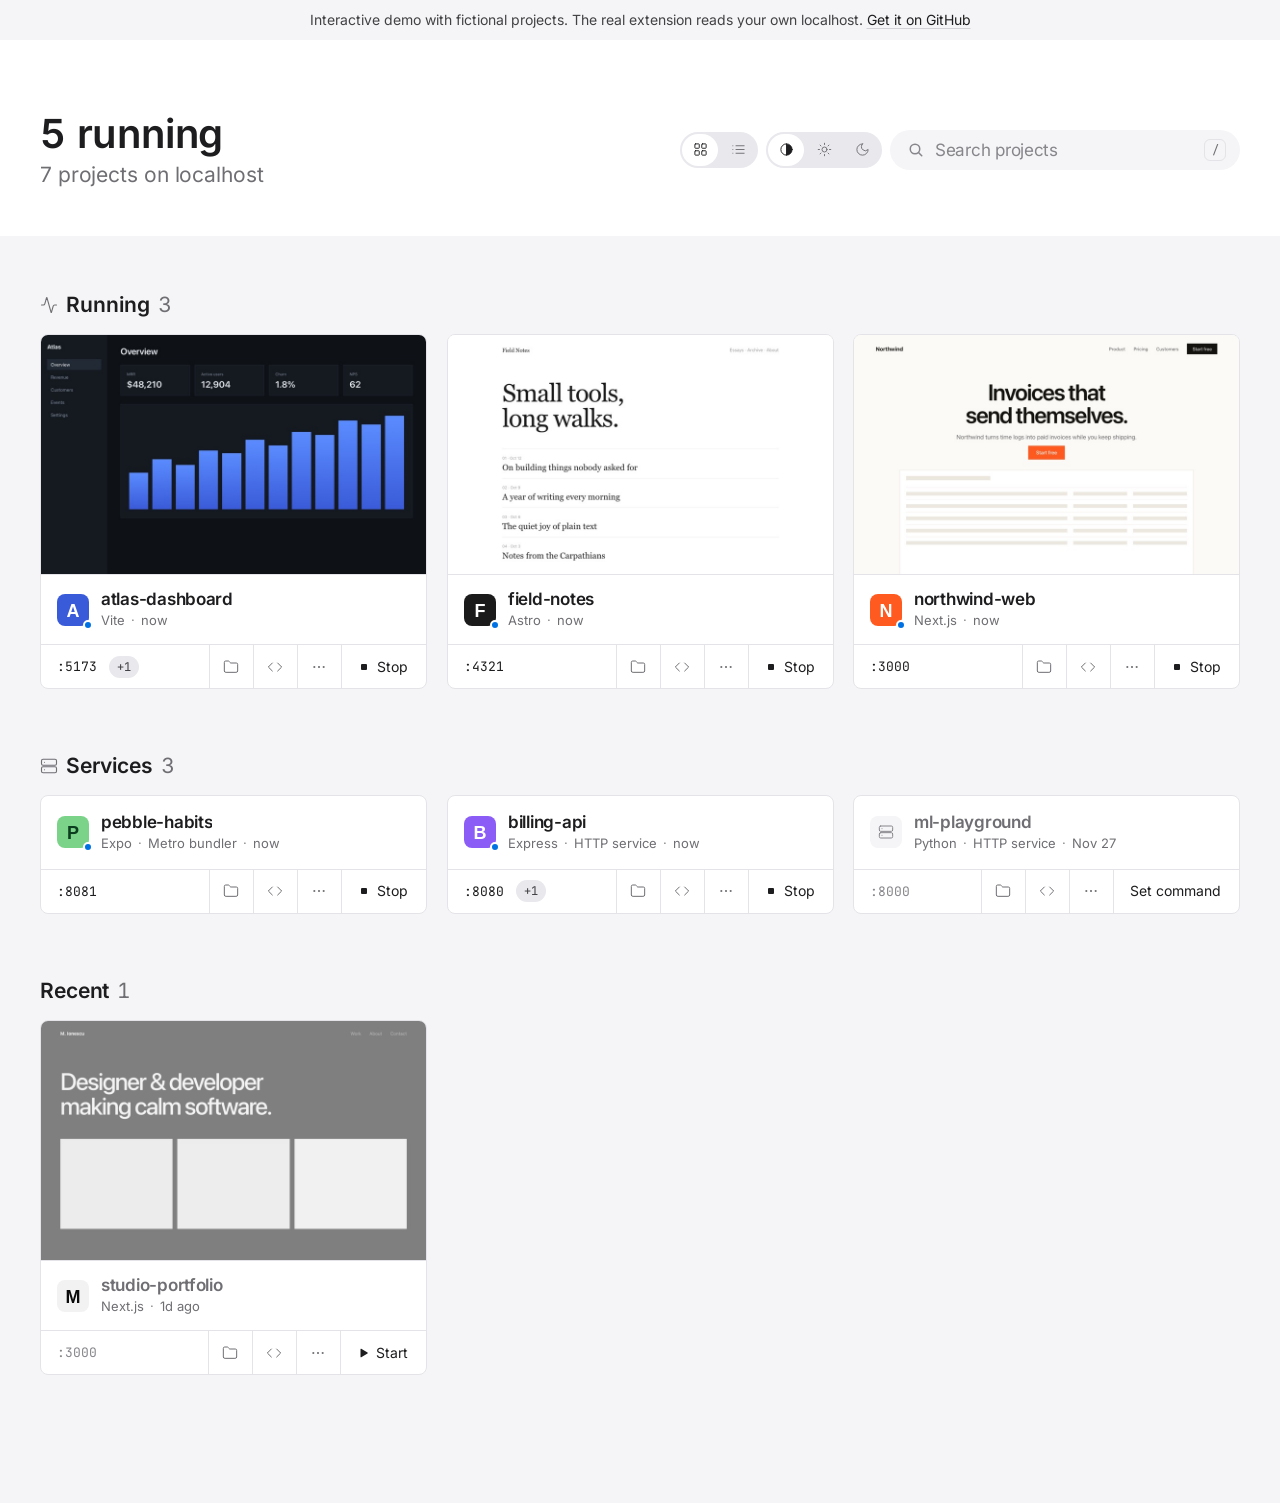
==== demo/index.html @ 7854ed30 "Localhost New Tab: every localhost project, one new tab away" ====
<!doctype html>
<html lang="en">
<head>
  <meta charset="utf-8">
  <meta name="viewport" content="width=device-width, initial-scale=1">
  <meta name="color-scheme" content="light dark">
  <title>Localhost New Tab demo</title>
  <meta name="description" content="Every localhost project you've run, one new tab away. Interactive demo with fictional projects.">
  <meta property="og:title" content="Localhost New Tab">
  <meta property="og:description" content="Every localhost project you've run, one new tab away.">
  <meta property="og:image" content="https://arcadie2k.github.io/localhost-new-tab/assets/social/og-1200x630.png">
  <meta name="twitter:card" content="summary_large_image">
  <link rel="icon" type="image/png" sizes="32x32" href="icons/icon32.png">
  <link rel="icon" type="image/png" sizes="16x16" href="icons/icon16.png">
  <link rel="stylesheet" href="newtab.css">
  <script src="theme.js"></script>
</head>
<body>
  <p class="demo-banner">Interactive demo with fictional projects. The real extension reads your own localhost. <a href="https://github.com/arcadie2k/localhost-new-tab">Get it on GitHub</a></p>
  <main class="page" id="app" aria-busy="true">
    <header class="masthead">
      <div class="masthead-inner">
      <div class="titles-block">
        <h1 class="headline" id="headline">&nbsp;</h1>
        <p class="lede" id="lede">&nbsp;</p>
      </div>
      <div class="tools" id="tools" hidden>
      <div class="view-toggle" role="group" aria-label="Layout">
        <button class="view-btn" data-view="grid" aria-pressed="true" aria-label="Grid view" data-tip="Grid"><svg class="icon" viewBox="0 0 24 24" aria-hidden="true"><rect x="3" y="3" width="7" height="7" rx="1"/><rect x="14" y="3" width="7" height="7" rx="1"/><rect x="3" y="14" width="7" height="7" rx="1"/><rect x="14" y="14" width="7" height="7" rx="1"/></svg></button>
        <button class="view-btn" data-view="list" aria-pressed="false" aria-label="List view" data-tip="List"><svg class="icon" viewBox="0 0 24 24" aria-hidden="true"><path d="M8 6h13"/><path d="M8 12h13"/><path d="M8 18h13"/><path d="M3 6h.01"/><path d="M3 12h.01"/><path d="M3 18h.01"/></svg></button>
      </div>
      <div class="theme-toggle" role="group" aria-label="Theme">
        <button class="theme-btn" data-theme-choice="auto" aria-pressed="true" aria-label="Match system theme" data-tip="Auto"><svg class="icon" viewBox="0 0 24 24" aria-hidden="true"><circle cx="12" cy="12" r="9"/><path d="M12 3v18" /><path d="M12 3a9 9 0 0 1 0 18z" fill="currentColor" stroke="none"/></svg></button>
        <button class="theme-btn" data-theme-choice="light" aria-pressed="false" aria-label="Light theme" data-tip="Light"><svg class="icon" viewBox="0 0 24 24" aria-hidden="true"><circle cx="12" cy="12" r="4"/><path d="M12 2v2"/><path d="M12 20v2"/><path d="m4.93 4.93 1.41 1.41"/><path d="m17.66 17.66 1.41 1.41"/><path d="M2 12h2"/><path d="M20 12h2"/><path d="m6.34 17.66-1.41 1.41"/><path d="m19.07 4.93-1.41 1.41"/></svg></button>
        <button class="theme-btn" data-theme-choice="dark" aria-pressed="false" aria-label="Dark theme" data-tip="Dark"><svg class="icon" viewBox="0 0 24 24" aria-hidden="true"><path d="M12 3a6 6 0 0 0 9 9 9 9 0 1 1-9-9Z"/></svg></button>
      </div>
      <label class="search" id="search" hidden>
        <svg class="search-icon" viewBox="0 0 16 16" aria-hidden="true"><circle cx="7" cy="7" r="4.75"/><path d="m10.5 10.5 3.25 3.25"/></svg>
        <input id="query" type="text" placeholder="Search projects" autocomplete="off" spellcheck="false" aria-label="Search projects">
        <kbd class="search-key" aria-hidden="true">/</kbd>
      </label>
      </div>
      </div>
    </header>

    <div class="board">
      <div class="board-inner">

    <section class="section" id="section-pinned" hidden>
      <h2 class="section-label"><svg class="icon" viewBox="0 0 24 24" aria-hidden="true"><path d="M12 17v5"/><path d="M9 10.76a2 2 0 0 1-1.11 1.79l-1.78.9A2 2 0 0 0 5 15.24V16a1 1 0 0 0 1 1h12a1 1 0 0 0 1-1v-.76a2 2 0 0 0-1.11-1.79l-1.78-.9A2 2 0 0 1 15 10.76V7a1 1 0 0 1 1-1 2 2 0 0 0 0-4H8a2 2 0 0 0 0 4 1 1 0 0 1 1 1z"/></svg>Pinned <span class="section-count" id="count-pinned"></span></h2>
      <ul class="grid" id="grid-pinned"></ul>
    </section>

    <section class="section" id="section-running" hidden>
      <h2 class="section-label"><svg class="icon" viewBox="0 0 24 24" aria-hidden="true"><path d="M22 12h-2.48a2 2 0 0 0-1.93 1.46l-2.35 8.36a.25.25 0 0 1-.48 0L9.24 2.18a.25.25 0 0 0-.48 0l-2.35 8.36A2 2 0 0 1 4.49 12H2"/></svg>Running <span class="section-count" id="count-running"></span></h2>
      <ul class="grid" id="grid-running"></ul>
    </section>

    <section class="section" id="section-services" hidden>
      <h2 class="section-label"><svg class="icon" viewBox="0 0 24 24" aria-hidden="true"><rect x="2" y="3" width="20" height="8" rx="2"/><rect x="2" y="13" width="20" height="8" rx="2"/><path d="M6 7h.01"/><path d="M6 17h.01"/></svg>Services <span class="section-count" id="count-services"></span></h2>
      <ul class="grid" id="grid-services"></ul>
    </section>

    <section class="section" id="section-recent" hidden>
      <h2 class="section-label">Recent <span class="section-count" id="count-recent"></span></h2>
      <ul class="grid" id="grid-recent"></ul>
    </section>

    <p class="empty" id="empty" hidden></p>

    <section class="setup" id="setup" hidden>
      <p class="setup-text">The new tab needs a small helper on your Mac to read ports and start or stop projects. Paste this in Terminal once, then reload this tab. It needs Node.js 18 or newer.</p>
      <code class="setup-command" id="setup-command"></code>
      <div class="setup-actions">
        <button class="btn btn-filled" id="copy-setup">Copy command</button>
        <button class="btn btn-ghost" id="retry-setup">Reload</button>
      </div>
      <p class="setup-error" id="setup-error"></p>
    </section>
      </div>
    </div>
  </main>

  <div class="menu" id="menu" role="menu" hidden></div>
  <div class="toast" id="toast" role="status" aria-live="polite"></div>
  <div class="tooltip" id="tooltip" role="tooltip" hidden></div>

  <script src="data.js"></script>
  <script src="mock.js"></script>
  <script src="newtab.js"></script>
</body>
</html>
---- demo/newtab.css ----
@font-face {
  font-family: "Saans Sub";
  font-style: normal;
  font-weight: 100 900;
  font-display: swap;
  src: url("fonts/inter-latin-wght-normal.woff2") format("woff2-variations");
  unicode-range: U+0000-00FF, U+0131, U+0152-0153, U+02BB-02BC, U+02C6, U+02DA, U+02DC, U+0304, U+0308, U+0329, U+2000-206F, U+20AC, U+2122, U+2191, U+2193, U+2212, U+2215, U+FEFF, U+FFFD;
}

@font-face {
  font-family: "Saans Sub";
  font-style: normal;
  font-weight: 100 900;
  font-display: swap;
  src: url("fonts/inter-latin-ext-wght-normal.woff2") format("woff2-variations");
  unicode-range: U+0100-02BA, U+02BD-02C5, U+02C7-02CC, U+02CE-02D7, U+02DD-02FF, U+0304, U+0308, U+0329, U+1D00-1DBF, U+1E00-1E9F, U+1EF2-1EFF, U+2020, U+20A0-20AB, U+20AD-20C0, U+2113, U+2C60-2C7F, U+A720-A7FF;
}

@font-face {
  font-family: "Saans Mono Sub";
  font-style: normal;
  font-weight: 100 800;
  font-display: swap;
  src: url("fonts/jetbrains-mono-latin-wght-normal.woff2") format("woff2-variations");
  unicode-range: U+0000-00FF, U+0131, U+0152-0153, U+02BB-02BC, U+02C6, U+02DA, U+02DC, U+0304, U+0308, U+0329, U+2000-206F, U+20AC, U+2122, U+2191, U+2193, U+2212, U+2215, U+FEFF, U+FFFD;
}

@font-face {
  font-family: "Saans Mono Sub";
  font-style: normal;
  font-weight: 100 800;
  font-display: swap;
  src: url("fonts/jetbrains-mono-latin-ext-wght-normal.woff2") format("woff2-variations");
  unicode-range: U+0100-02BA, U+02BD-02C5, U+02C7-02CC, U+02CE-02D7, U+02DD-02FF, U+0304, U+0308, U+0329, U+1D00-1DBF, U+1E00-1E9F, U+1EF2-1EFF, U+2020, U+20A0-20AB, U+20AD-20C0, U+2113, U+2C60-2C7F, U+A720-A7FF;
}

:root {
  --ink: #1d1d1f;
  --iron: #424245;
  --graphite: #6e6e73;
  --smoke: #86868b;
  --silver: #b0b0b5;
  --paper: #ffffff;
  --ash: #f5f5f7;
  --stone: #d2d2d7;
  --surface: #ffffff;
  --accent: #0071e3;
  --action: #0071e3;
  --on-action: #ffffff;
  --link: #0066cc;
  --hairline: #e3e3e8;
  --hairline-strong: #d2d2d7;
  --whisper: #f5f5f7;
  --press-fill: #e8e8ed;
  --dots: #e3e3e8;
  --pebble: #e8e8ed;
  --radius: 8px;
  --radius-sm: 6px;
  --radius-pill: 980px;

  --font: -apple-system, BlinkMacSystemFont, "SF Pro Text", "Saans Sub", Inter, system-ui, sans-serif;
  --display: -apple-system, BlinkMacSystemFont, "SF Pro Display", "Saans Sub", Inter, system-ui, sans-serif;
  --mono: ui-monospace, SFMono-Regular, "SF Mono", "Saans Mono Sub", "JetBrains Mono", Menlo, monospace;

  --ease: cubic-bezier(0.22, 1, 0.36, 1);
  --press: 100ms ease-out;

  color-scheme: light;
}

@media (prefers-color-scheme: dark) {
  :root:not([data-theme="light"]) {
    --ink: #f5f5f7;
    --iron: #d2d2d7;
    --graphite: #a1a1a6;
    --smoke: #86868b;
    --silver: #48484a;
    --paper: #000000;
    --ash: #111112;
    --stone: #3a3a3c;
    --surface: #1c1c1e;
    --accent: #2997ff;
    --action: #0071e3;
    --on-action: #ffffff;
    --link: #2997ff;
    --hairline: #2c2c2e;
    --hairline-strong: #3a3a3c;
    --whisper: #2c2c2e;
    --press-fill: #3a3a3c;
    --dots: #2c2c2e;
    --pebble: #2c2c2e;
    color-scheme: dark;
  }
}

:root[data-theme="dark"] {
  --ink: #f5f5f7;
  --iron: #d2d2d7;
  --graphite: #a1a1a6;
  --smoke: #86868b;
  --silver: #48484a;
  --paper: #000000;
  --ash: #111112;
  --stone: #3a3a3c;
  --surface: #1c1c1e;
  --accent: #2997ff;
  --action: #0071e3;
  --on-action: #ffffff;
  --link: #2997ff;
  --hairline: #2c2c2e;
  --hairline-strong: #3a3a3c;
  --whisper: #2c2c2e;
  --press-fill: #3a3a3c;
  --dots: #2c2c2e;
  --pebble: #2c2c2e;
  color-scheme: dark;
}

*,
*::before,
*::after {
  box-sizing: border-box;
}

html {
  background: var(--paper);
  -webkit-text-size-adjust: 100%;
}

body {
  margin: 0;
  background: var(--paper);
  color: var(--ink);
  font: 400 1.0625rem/1.47 var(--font);
  letter-spacing: -0.016em;
  font-feature-settings: "calt" 1, "liga" 1;
  -webkit-font-smoothing: antialiased;
  transition: background-color 300ms ease, color 300ms ease;
}

[hidden] {
  display: none !important;
}

button,
input {
  font: inherit;
  color: inherit;
  letter-spacing: inherit;
}

button {
  cursor: pointer;
  -webkit-tap-highlight-color: transparent;
}

:focus-visible {
  outline: 2px solid var(--accent);
  outline-offset: 2px;
}

.icon {
  flex: none;
  width: 16px;
  height: 16px;
  fill: none;
  stroke: currentColor;
  stroke-width: 1.5;
  stroke-linecap: round;
  stroke-linejoin: round;
}

.spin {
  animation: spin 0.9s linear infinite;
}

@keyframes spin {
  to {
    transform: rotate(360deg);
  }
}

.page {
  display: flex;
  flex-direction: column;
  min-height: 100vh;
  min-height: 100dvh;
}

.masthead {
  padding: clamp(40px, 8vh, 80px) 32px 48px;
}

.masthead-inner,
.board-inner {
  max-width: 1200px;
  margin: 0 auto;
}

.board {
  flex: 1;
  padding: 56px 32px 64px;
  background: var(--ash);
}

/* Masthead */


.masthead-inner {
  display: flex;
  flex-wrap: wrap;
  align-items: center;
  justify-content: space-between;
  gap: 24px 48px;
}

.titles-block {
  min-width: 0;
}

.headline {
  margin: 0;
  font-family: var(--display);
  font-size: clamp(2rem, 4vw, 2.5rem);
  font-weight: 600;
  line-height: 1.1;
  letter-spacing: -0.005em;
  font-variant-numeric: tabular-nums;
  text-wrap: balance;
}

.lede {
  margin: 6px 0 0;
  font-size: 1.3125rem;
  font-weight: 400;
  line-height: 1.24;
  letter-spacing: -0.005em;
  color: var(--graphite);
}

/* Controls */


.tools {
  flex: 0 1 560px;
  display: flex;
  align-items: center;
  gap: 8px;
}

.view-toggle,
.theme-toggle {
  flex: none;
  display: flex;
  gap: 2px;
  height: 36px;
  align-self: center;
  padding: 2px;
  border-radius: var(--radius-pill);
  background: var(--pebble);
}

.view-btn,
.theme-btn {
  display: grid;
  place-items: center;
  width: 36px;
  padding: 0;
  border: 0;
  border-radius: var(--radius-pill);
  background: transparent;
  color: var(--graphite);
  transition: background-color 150ms ease, color 150ms ease;
}

.view-btn .icon,
.theme-btn .icon {
  width: 15px;
  height: 15px;
}

.view-btn:hover,
.theme-btn:hover {
  color: var(--ink);
}

.view-btn[aria-pressed="true"],
.theme-btn[aria-pressed="true"] {
  background: var(--surface);
  color: var(--ink);
}

.search {
  position: relative;
  flex: 1;
  min-width: 0;
  display: flex;
  align-items: center;
}

.search-icon {
  position: absolute;
  left: 18px;
  width: 16px;
  height: 16px;
  fill: none;
  stroke: var(--smoke);
  stroke-width: 1.5;
  stroke-linecap: round;
  pointer-events: none;
}

.search input {
  width: 100%;
  height: 40px;
  padding: 0 44px;
  border: 1px solid transparent;
  border-radius: var(--radius-pill);
  background: var(--ash);
  font-size: 1.0625rem;
  letter-spacing: -0.016em;
  outline: none;
  transition: border-color 150ms ease, box-shadow 150ms ease, background-color 150ms ease;
}

.search input::placeholder {
  color: var(--smoke);
}

.search input:focus {
  background: var(--surface);
  border-color: var(--hairline-strong);
  box-shadow: 0 0 0 2px var(--accent);
}

.search-key {
  position: absolute;
  right: 14px;
  min-width: 22px;
  height: 22px;
  display: grid;
  place-items: center;
  border: 1px solid var(--hairline);
  border-radius: var(--radius-sm);
  font: 400 0.75rem/1 var(--mono);
  color: var(--graphite);
  pointer-events: none;
  transition: opacity 150ms ease;
}

.search input:focus ~ .search-key,
.search input:not(:placeholder-shown) ~ .search-key {
  opacity: 0;
}






/* Sections + grid */

.section {
  margin-bottom: 64px;
}

.section-label {
  display: flex;
  align-items: center;
  gap: 8px;
  margin: 0 0 16px;
  font: 600 1.3125rem/1.24 var(--display);
  letter-spacing: -0.005em;
  color: var(--ink);
}

.section-label .icon {
  width: 18px;
  height: 18px;
  color: var(--graphite);
}

.section-count {
  font-weight: 400;
  color: var(--graphite);
  font-variant-numeric: tabular-nums;
}

.grid {
  margin: 0;
  padding: 0;
  list-style: none;
  display: grid;
  grid-template-columns: repeat(auto-fill, minmax(min(100%, 320px), 1fr));
  gap: 20px;
}

/* Card */

.card {
  container-type: inline-size;
  display: flex;
  flex-direction: column;
  min-width: 0;
  overflow: hidden;
  border: 1px solid var(--hairline);
  border-radius: var(--radius);
  background: var(--surface);
  transition: border-color 200ms ease;
}

.card:hover,
.card:focus-within,
.card.is-menu-open {
  border-color: var(--hairline-strong);
}

.card.enter {
  animation: rise 380ms var(--ease) both;
}

@keyframes rise {
  from {
    opacity: 0;
    transform: translateY(8px) scale(0.99);
  }
}

/* List view: one bordered table, a row per project */

.page[data-view="list"] .grid {
  grid-template-columns: 1fr;
  gap: 0;
  overflow: hidden;
  border: 1px solid var(--hairline);
  border-radius: var(--radius);
  background: var(--surface);
}

.card.is-row {
  flex-direction: row;
  flex-wrap: wrap;
  border: 0;
  border-radius: 0;
  transition: background-color 150ms ease;
}

.card.is-row + .card.is-row {
  border-top: 1px solid var(--hairline);
}

.card.is-row:hover,
.card.is-row:focus-within,
.card.is-row.is-menu-open {
  background: color-mix(in srgb, var(--whisper) 50%, var(--surface));
}

.card.is-row .card-body {
  flex: 1;
  min-width: 0;
  padding: 12px 16px;
}

.card.is-row .card-bar {
  height: auto;
  min-height: 60px;
  border-top: 0;
}

.card.is-row .ports {
  flex: none;
  width: 128px;
}

.card.is-row .bar-primary {
  min-width: 140px;
  justify-content: flex-start;
}

.card.is-row .card-extra {
  order: 3;
  flex-basis: 100%;
  border-top: 1px solid var(--hairline);
}

@media (max-width: 720px) {
  .card.is-row {
    flex-direction: column;
  }

  .card.is-row .card-bar {
    min-height: 44px;
    border-top: 1px solid var(--hairline);
  }

  .card.is-row .ports {
    flex: 1;
    width: auto;
  }

  .card.is-row .bar-primary {
    min-width: 0;
  }
}

/* Thumbnail */

.thumb {
  position: relative;
  display: block;
  aspect-ratio: 16 / 10;
  overflow: hidden;
  border-bottom: 1px solid var(--hairline);
  background: var(--ash);
  color: inherit;
  text-decoration: none;
}

.shot {
  display: block;
  width: 100%;
  height: 100%;
  object-fit: cover;
  object-position: top center;
  transition: filter 300ms ease, opacity 300ms ease;
}

.card[data-status="stopped"] .shot,
.card[data-status="exited"] .shot {
  filter: grayscale(1);
  opacity: 0.5;
}

.card[data-status="stopped"]:hover .shot,
.card[data-status="exited"]:hover .shot {
  filter: grayscale(0.4);
  opacity: 0.8;
}

.placeholder {
  position: absolute;
  inset: 0;
  display: flex;
  flex-direction: column;
  align-items: center;
  justify-content: center;
  gap: 12px;
  background-image: radial-gradient(var(--dots) 1px, transparent 1px);
  background-size: 14px 14px;
  background-position: center;
}

.placeholder-hint {
  font: 400 0.75rem/1.33 var(--font);
  letter-spacing: -0.01em;
  color: var(--graphite);
}

/* Card body */

.card-body {
  display: flex;
  flex-direction: column;
  flex: 1;
  gap: 14px;
  padding: 14px 16px;
}

.card-head {
  display: flex;
  align-items: center;
  gap: 12px;
  min-width: 0;
}

.avatar {
  flex: none;
  display: grid;
  place-items: center;
  width: 32px;
  height: 32px;
  overflow: hidden;
  background: var(--ink);
  border-radius: var(--radius);
  font-size: 0.9375rem;
  font-weight: 600;
  line-height: 1;
  letter-spacing: 0;
  color: var(--surface);
}

.avatar.kind-tile {
  width: 32px;
  height: 32px;
  border-radius: var(--radius);
  background: var(--ash);
  color: var(--graphite);
}

.card[data-status="stopped"] .avatar.kind-tile {
  color: var(--smoke);
}

.avatar.kind-tile .icon {
  width: 16px;
  height: 16px;
}

.card.is-compact .card-body {
  padding: 16px;
}


.card-extra.is-inline {
  position: static;
  animation: rise 280ms var(--ease) both;
}

.avatar.has-icon {
  background: none;
}

.avatar img {
  display: block;
  width: 100%;
  height: 100%;
  object-fit: cover;
}

.avatar-lg {
  width: 40px;
  height: 40px;
  font-size: 1.125rem;
}

.card[data-status="stopped"] .avatar:not(.has-icon):not(.kind-tile) {
  background: var(--smoke);
}

.titles {
  flex: 1;
  min-width: 0;
}

.name-row {
  display: flex;
  align-items: center;
  gap: 7px;
  min-width: 0;
}

.avatar-wrap {
  position: relative;
  flex: none;
  display: grid;
}

.status-dot {
  position: absolute;
  right: -4px;
  bottom: -4px;
  width: 10px;
  height: 10px;
  border: 2px solid var(--surface);
  border-radius: 50%;
  background: var(--accent);
}

.status-dot.is-starting {
  background: var(--surface);
  box-shadow: inset 0 0 0 1.5px var(--graphite);
}

.name {
  overflow: hidden;
  text-overflow: ellipsis;
  white-space: nowrap;
  font-size: 1.0625rem;
  font-weight: 600;
  line-height: 1.29;
  letter-spacing: -0.016em;
}

.card[data-status="stopped"] .name {
  color: var(--graphite);
}

.sub {
  overflow: hidden;
  text-overflow: ellipsis;
  white-space: nowrap;
  font-size: 0.8125rem;
  line-height: 1.45;
  letter-spacing: -0.005em;
  color: var(--graphite);
}

.sub .sep {
  margin: 0 6px;
  color: var(--smoke);
}


/* Pin */

.pin-btn {
  flex: none;
  display: grid;
  place-items: center;
  width: 28px;
  height: 28px;
  margin-right: -6px;
  padding: 0;
  border: 0;
  background: transparent;
  color: var(--smoke);
  opacity: 0;
  transition: opacity 150ms ease, color 150ms ease, transform var(--press);
}

.pin-btn .icon {
  width: 15px;
  height: 15px;
}

.card:hover .pin-btn,
.card:focus-within .pin-btn,
.pin-btn[aria-pressed="true"] {
  opacity: 1;
}

.pin-btn:hover {
  color: var(--ink);
}

.pin-btn[aria-pressed="true"] {
  color: var(--accent);
}

.pin-btn:active {
  transform: scale(0.9);
}

.pin-btn[aria-pressed="true"] .icon {
  fill: currentColor;
}

@media (hover: none) {
  .pin-btn {
    opacity: 1;
  }
}

@media (pointer: coarse) {
  .pin-btn {
    width: 40px;
    height: 40px;
    margin: -6px -12px -6px 0;
  }

  .search-key {
    display: none;
  }

  .search input {
    padding-right: 16px;
  }
}

/* Action bar: flush to the card, segments split by hairlines */

.card-bar {
  display: flex;
  align-items: stretch;
  height: 44px;
  border-top: 1px solid var(--hairline);
}

.ports {
  flex: 1;
  display: flex;
  align-items: center;
  gap: 12px;
  min-width: 0;
  padding: 0 16px;
  overflow: hidden;
}

.port {
  flex: none;
  font: 400 0.8125rem/1 var(--mono);
  font-variant-numeric: tabular-nums;
  letter-spacing: 0;
  color: var(--ink);
  text-decoration: none;
}

a.port:hover {
  text-decoration: underline;
  text-decoration-color: var(--hairline-strong);
  text-underline-offset: 3px;
}

.port.is-idle {
  color: var(--smoke);
}

.port-more {
  flex: none;
  height: 22px;
  padding: 0 8px;
  border: 0;
  border-radius: var(--radius-pill);
  background: var(--pebble);
  font: 400 0.75rem/1 var(--mono);
  letter-spacing: 0;
  color: var(--iron);
  transition: background-color 150ms ease, color 150ms ease, border-color 150ms ease;
}

.port-more:hover,
.port-more[aria-expanded="true"] {
  background: var(--press-fill);
  color: var(--ink);
}

.ports {
  overflow: visible;
}

.bar-btn {
  flex: none;
  display: inline-flex;
  align-items: center;
  justify-content: center;
  gap: 7px;
  min-width: 44px;
  padding: 0 12px;
  border: 0;
  border-left: 1px solid var(--hairline);
  border-radius: 0;
  background: transparent;
  color: var(--graphite);
  font-size: 0.875rem;
  font-weight: 400;
  line-height: 1;
  white-space: nowrap;
  transition: background-color 150ms ease, color 150ms ease;
}

.bar-btn .icon {
  width: 16px;
  height: 16px;
}

.bar-btn:hover:not(:disabled),
.bar-btn[aria-expanded="true"] {
  background: var(--whisper);
  color: var(--ink);
}

.bar-btn:active:not(:disabled) {
  background: var(--press-fill);
}

.bar-btn:focus-visible {
  outline-offset: -2px;
}

.bar-btn:disabled {
  cursor: default;
  color: var(--smoke);
}

.bar-primary {
  padding: 0 18px 0 16px;
  color: var(--ink);
}

.bar-primary .icon {
  width: 12px;
  height: 12px;
}

@container (max-width: 340px) {
  .ports {
    gap: 6px;
    padding: 0 12px;
  }

  .port {
    font-size: 0.75rem;
  }

  .bar-btn {
    min-width: 36px;
    padding: 0 8px;
  }

  .bar-primary {
    padding: 0 12px 0 10px;
  }
}

/* Buttons outside cards */

.btn {
  display: inline-flex;
  align-items: center;
  justify-content: center;
  gap: 6px;
  height: 36px;
  padding: 0 16px;
  border: 1px solid transparent;
  border-radius: var(--radius-pill);
  background: transparent;
  font-size: 1.0625rem;
  font-weight: 400;
  line-height: 1;
  white-space: nowrap;
  transition: background-color 150ms ease, border-color 150ms ease, color 150ms ease, transform var(--press);
}

.btn:active:not(:disabled) {
  transform: scale(0.96);
}

.btn-ghost {
  border-color: var(--link);
  color: var(--link);
}

.btn-ghost:hover:not(:disabled) {
  background: color-mix(in srgb, var(--link) 8%, transparent);
}

.btn-filled {
  height: 44px;
  background: var(--action);
  color: var(--on-action);
}

/* Inline panels over the thumbnail */

.card-extra {
  position: absolute;
  z-index: 2;
  left: 0;
  right: 0;
  bottom: 0;
  border-top: 1px solid var(--hairline);
  background: var(--surface);
  animation: rise 280ms var(--ease) both;
}

.extra-actions {
  display: flex;
  height: 40px;
  border-top: 1px solid var(--hairline);
}

.extra-actions .bar-btn {
  flex: 1;
  padding: 0 10px;
  white-space: normal;
  line-height: 1.25;
  text-align: center;
}

.extra-actions .bar-btn:first-child {
  border-left: 0;
  color: var(--ink);
}

.note {
  margin: 0;
  padding: 12px 16px;
  font-size: 0.8125rem;
  line-height: 1.5;
  color: var(--graphite);
}

.note strong {
  font-weight: 500;
  color: var(--ink);
}

.command-input {
  display: block;
  width: 100%;
  height: 44px;
  padding: 0 16px;
  border: 0;
  border-radius: 0;
  background: transparent;
  font: 400 0.8125rem/1 var(--mono);
  letter-spacing: 0;
  outline: none;
}

.command-input:focus {
  background: var(--whisper);
}

/* Empty + setup */

.empty {
  margin: 0;
  color: var(--graphite);
}

.setup {
  margin-top: 0;
  max-width: 600px;
}

.setup-text {
  margin: 0;
  color: var(--graphite);
}

.setup-command {
  display: block;
  margin-top: 24px;
  padding: 14px 18px;
  overflow-x: auto;
  border-radius: var(--radius);
  border: 1px solid var(--hairline);
  background: var(--surface);
  font: 400 0.875rem/1.6 var(--mono);
  letter-spacing: 0;
  white-space: pre-wrap;
  word-break: break-all;
}

.setup-actions {
  display: flex;
  gap: 8px;
  margin-top: 20px;
}

.setup-actions .btn-ghost {
  height: 44px;
}

.setup-error {
  margin: 24px 0 0;
  font: 400 0.75rem/1.5 var(--mono);
  letter-spacing: 0;
  color: var(--smoke);
}

/* Menu */

.menu {
  position: fixed;
  z-index: 10;
  min-width: 220px;
  padding: 4px;
  border: 1px solid var(--hairline-strong);
  border-radius: 12px;
  background: var(--surface);
  transform-origin: top right;
  animation: materialize 220ms var(--ease) both;
}

.menu.is-closing {
  animation: dematerialize 140ms ease-in both;
}

@keyframes materialize {
  from {
    opacity: 0;
    transform: scale(0.98) translateY(-4px);
  }
}

@keyframes dematerialize {
  to {
    opacity: 0;
    transform: scale(0.97) translateY(-2px);
  }
}

.menu-item {
  display: flex;
  align-items: center;
  gap: 10px;
  width: 100%;
  padding: 8px 10px;
  border: 0;
  border-radius: var(--radius);
  background: transparent;
  font-size: 0.875rem;
  font-weight: 400;
  line-height: 1.4;
  text-align: left;
}

.menu-item .icon {
  color: var(--graphite);
}

.menu-item:hover,
.menu-item:focus-visible {
  background: var(--whisper);
  outline: none;
}

.menu-item:active {
  background: var(--press-fill);
}

.menu-label {
  padding: 8px 10px 6px;
  font: 400 0.75rem/1.33 var(--font);
  letter-spacing: -0.01em;
  color: var(--graphite);
}

.app-icon {
  flex: none;
  width: 20px;
  height: 20px;
  margin: -2px 0;
  object-fit: contain;
}

.menu-item > span {
  flex: 1;
}

.menu-chevron,
.menu-check {
  margin-left: 12px;
}

.menu-item .menu-chevron {
  width: 14px;
  height: 14px;
  color: var(--smoke);
}

.menu-item .menu-check {
  width: 14px;
  height: 14px;
  color: var(--accent);
}

.menu-back span {
  color: var(--graphite);
}

.port-row {
  gap: 12px;
  color: inherit;
  text-decoration: none;
}

.port-row.is-static {
  cursor: default;
}

.port-row.is-static:hover {
  background: transparent;
}

.port-row > .port-num,
.port-row > .port-state {
  flex: none;
}

.port-num {
  min-width: 52px;
  font: 400 0.8125rem/1 var(--mono);
  font-variant-numeric: tabular-nums;
}

.port-desc {
  flex: 1;
  font-weight: 400;
  color: var(--graphite);
  white-space: nowrap;
}

.port-state {
  font-size: 0.75rem;
  font-weight: 400;
  color: var(--smoke);
}

.port-state.is-live {
  color: var(--ink);
}

.menu-sep {
  height: 1px;
  margin: 4px 0;
  background: var(--hairline);
}

/* Tooltip */

.tooltip {
  position: fixed;
  z-index: 20;
  max-width: 280px;
  padding: 5px 8px;
  border-radius: var(--radius-sm);
  background: var(--ink);
  color: var(--paper);
  font-size: 0.75rem;
  font-weight: 400;
  line-height: 1.35;
  letter-spacing: 0;
  white-space: nowrap;
  overflow: hidden;
  text-overflow: ellipsis;
  pointer-events: none;
  opacity: 0;
  transform: translateY(2px);
  transition: opacity 80ms ease-out, transform 100ms var(--ease);
}

.tooltip[data-side="bottom"] {
  transform: translateY(-2px);
}

.tooltip.is-visible {
  opacity: 1;
  transform: none;
}

/* Toast */

.toast {
  position: fixed;
  left: 50%;
  bottom: 28px;
  max-width: calc(100vw - 32px);
  padding: 10px 18px;
  border-radius: var(--radius-pill);
  background: var(--ink);
  color: var(--paper);
  font-size: 0.875rem;
  font-weight: 400;
  opacity: 0;
  transform: translate(-50%, 8px) scale(0.98);
  pointer-events: none;
  transition: opacity 200ms ease, transform 320ms var(--ease);
}

.toast.is-visible {
  opacity: 1;
  transform: translate(-50%, 0) scale(1);
}

/* Narrow */

@media (max-width: 640px) {
  .masthead,
  .board {
    padding-left: 16px;
    padding-right: 16px;
  }

  .masthead {
    padding-top: 48px;
    padding-bottom: 40px;
  }

  .board {
    padding-top: 40px;
  }

  .tools {
    flex-basis: 100%;
    flex-wrap: wrap;
  }

  .search {
    flex-basis: 100%;
    order: -1;
  }
}

/* Accessibility preferences */

@media (prefers-reduced-motion: reduce) {
  .card.enter,
  .card-extra {
    animation: fade 200ms ease both;
  }

  .menu,
  .menu.is-closing {
    animation: fade 150ms ease both;
  }

  .menu.is-closing {
    animation-direction: reverse;
  }

  .spin {
    animation-duration: 2.4s;
  }

  .btn:active:not(:disabled),
  .pin-btn:active,
  a.port:active {
    transform: none;
  }

  .tooltip,
  .toast,
  .toast.is-visible {
    transition: opacity 200ms ease;
  }

  .toast,
  .toast.is-visible {
    transform: translate(-50%, 0);
  }
}

@keyframes fade {
  from {
    opacity: 0;
  }
}

@media (prefers-contrast: more) and (prefers-color-scheme: light) {
  :root {
    --hairline: #8a857c;
    --hairline-strong: #5f5b55;
    --graphite: #414141;
    --smoke: #585858;
  }
}

/* Small text reads better at neutral tracking; only display sizes are tightened */

.btn,
.bar-btn,
.menu-item,
.sub,
.note,
.toast {
  letter-spacing: 0;
}

/* Cards travel between sections instead of jumping */

::view-transition-group(*) {
  animation-duration: 380ms;
  animation-timing-function: cubic-bezier(0.22, 1, 0.36, 1);
}

::view-transition-old(root),
::view-transition-new(root) {
  animation: none;
}

::view-transition-old(*):only-child {
  animation: vt-out 200ms ease-in both;
}

::view-transition-new(*):only-child {
  animation: vt-in 320ms cubic-bezier(0.22, 1, 0.36, 1) both;
}

@keyframes vt-out {
  to {
    opacity: 0;
    transform: scale(0.97);
  }
}

@keyframes vt-in {
  from {
    opacity: 0;
    transform: scale(0.97);
  }
}

.demo-banner {
  margin: 0;
  padding: 10px 16px;
  background: var(--ash);
  color: var(--iron);
  font-size: 0.875rem;
  line-height: 1.4;
  letter-spacing: 0;
  text-align: center;
  text-wrap: balance;
}

.demo-banner a {
  color: var(--ink);
  text-decoration: underline;
  text-decoration-color: var(--stone);
  text-underline-offset: 3px;
  transition: text-decoration-color 150ms ease;
}

.demo-banner a:hover {
  text-decoration-color: currentColor;
}

.is-shot .demo-banner {
  display: none;
}

.is-shot *,
.is-shot *::before,
.is-shot *::after {
  animation: none !important;
  transition: none !important;
}
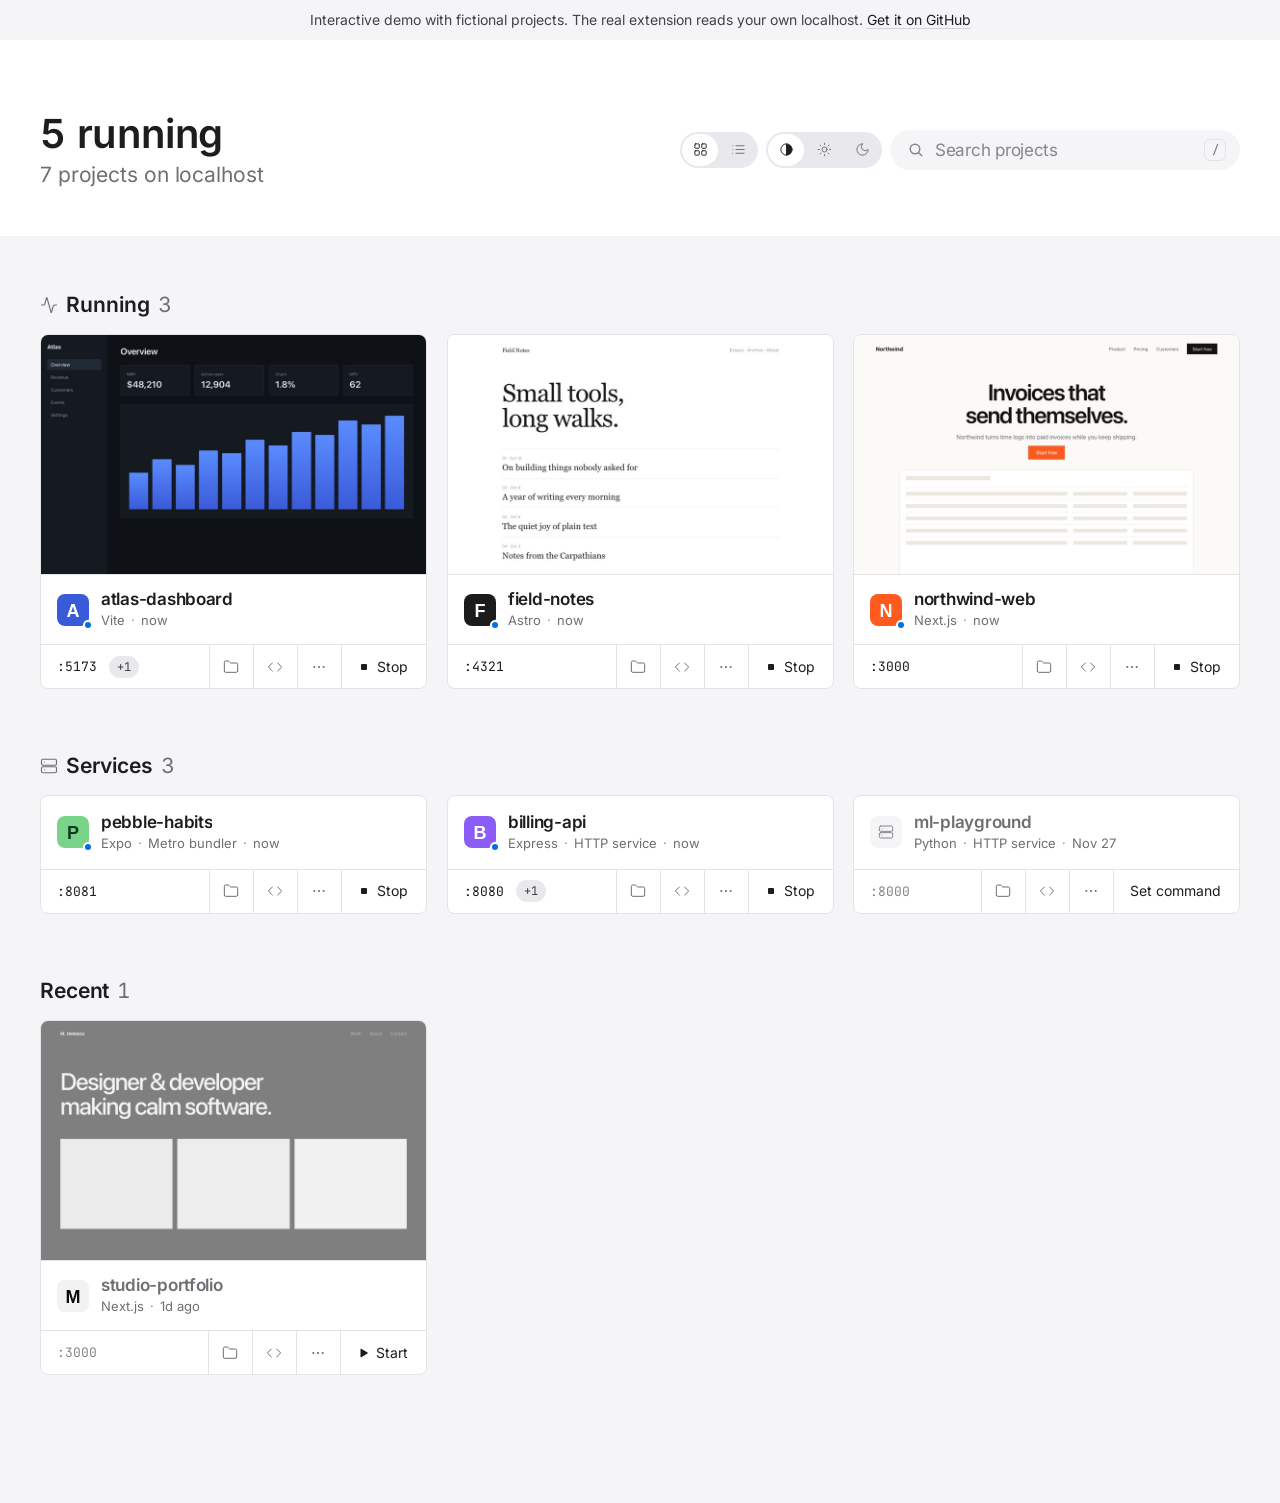
==== commit aa9fa188: "Split new tab script into ES modules" ====
--- a/demo/index.html
+++ b/demo/index.html
@@ -87,6 +87,6 @@
 
   <script src="data.js"></script>
   <script src="mock.js"></script>
-  <script src="newtab.js"></script>
+  <script type="module" src="js/main.js"></script>
 </body>
 </html>
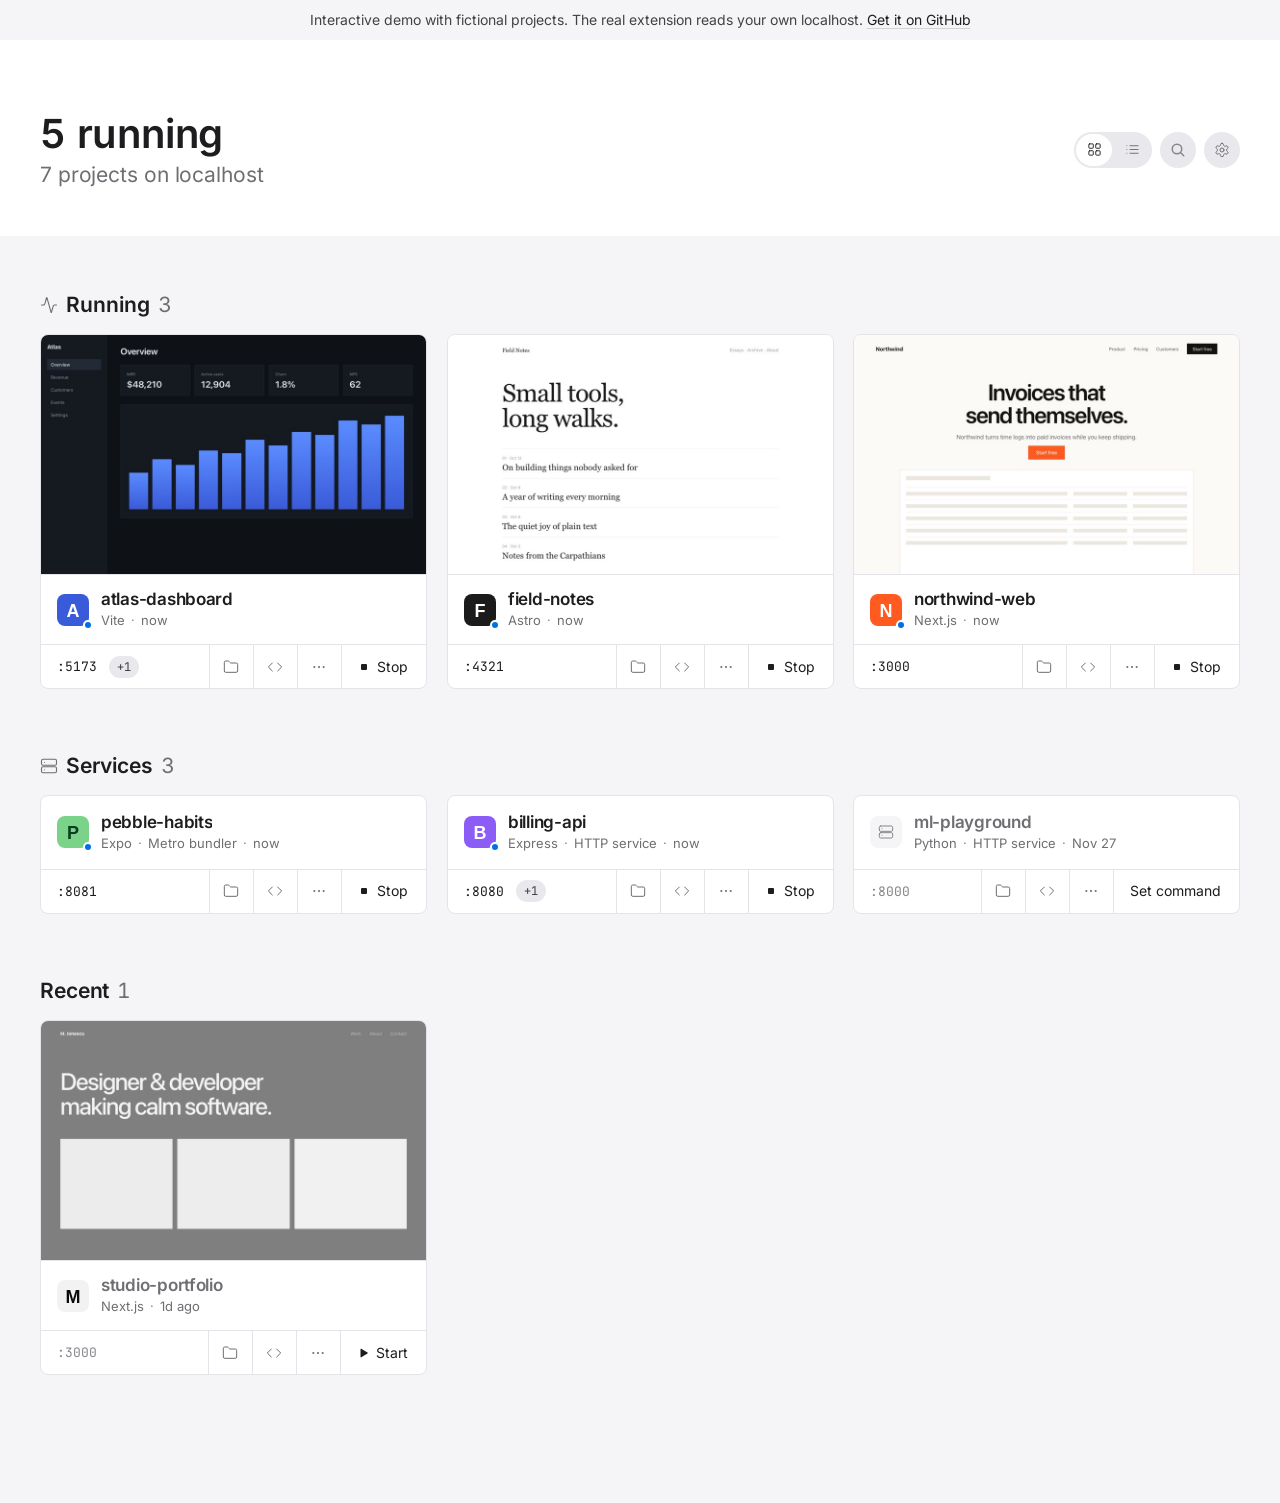
==== commit fdae172a: "Add settings popover, tab switch and collapsible search" ====
--- a/demo/index.html
+++ b/demo/index.html
@@ -24,21 +24,21 @@
         <h1 class="headline" id="headline">&nbsp;</h1>
         <p class="lede" id="lede">&nbsp;</p>
       </div>
-      <div class="tools" id="tools" hidden>
-      <div class="view-toggle" role="group" aria-label="Layout">
-        <button class="view-btn" data-view="grid" aria-pressed="true" aria-label="Grid view" data-tip="Grid"><svg class="icon" viewBox="0 0 24 24" aria-hidden="true"><rect x="3" y="3" width="7" height="7" rx="1"/><rect x="14" y="3" width="7" height="7" rx="1"/><rect x="3" y="14" width="7" height="7" rx="1"/><rect x="14" y="14" width="7" height="7" rx="1"/></svg></button>
-        <button class="view-btn" data-view="list" aria-pressed="false" aria-label="List view" data-tip="List"><svg class="icon" viewBox="0 0 24 24" aria-hidden="true"><path d="M8 6h13"/><path d="M8 12h13"/><path d="M8 18h13"/><path d="M3 6h.01"/><path d="M3 12h.01"/><path d="M3 18h.01"/></svg></button>
+      <div class="tools" id="tools">
+      <div class="seg tab-switch" id="tab-switch" role="tablist" aria-label="View" hidden>
+        <button class="seg-btn tab-btn" role="tab" data-tab="projects" aria-selected="true">Projects</button>
+        <button class="seg-btn tab-btn" role="tab" data-tab="bookmarks" aria-selected="false">Bookmarks</button>
       </div>
-      <div class="theme-toggle" role="group" aria-label="Theme">
-        <button class="theme-btn" data-theme-choice="auto" aria-pressed="true" aria-label="Match system theme" data-tip="Auto"><svg class="icon" viewBox="0 0 24 24" aria-hidden="true"><circle cx="12" cy="12" r="9"/><path d="M12 3v18" /><path d="M12 3a9 9 0 0 1 0 18z" fill="currentColor" stroke="none"/></svg></button>
-        <button class="theme-btn" data-theme-choice="light" aria-pressed="false" aria-label="Light theme" data-tip="Light"><svg class="icon" viewBox="0 0 24 24" aria-hidden="true"><circle cx="12" cy="12" r="4"/><path d="M12 2v2"/><path d="M12 20v2"/><path d="m4.93 4.93 1.41 1.41"/><path d="m17.66 17.66 1.41 1.41"/><path d="M2 12h2"/><path d="M20 12h2"/><path d="m6.34 17.66-1.41 1.41"/><path d="m19.07 4.93-1.41 1.41"/></svg></button>
-        <button class="theme-btn" data-theme-choice="dark" aria-pressed="false" aria-label="Dark theme" data-tip="Dark"><svg class="icon" viewBox="0 0 24 24" aria-hidden="true"><path d="M12 3a6 6 0 0 0 9 9 9 9 0 1 1-9-9Z"/></svg></button>
+      <div class="seg view-toggle" id="view-toggle" role="group" aria-label="Layout" hidden>
+        <button class="seg-btn view-btn" data-view="grid" aria-pressed="true" aria-label="Grid view" data-tip="Grid"><svg class="icon" viewBox="0 0 24 24" aria-hidden="true"><rect x="3" y="3" width="7" height="7" rx="1"/><rect x="14" y="3" width="7" height="7" rx="1"/><rect x="3" y="14" width="7" height="7" rx="1"/><rect x="14" y="14" width="7" height="7" rx="1"/></svg></button>
+        <button class="seg-btn view-btn" data-view="list" aria-pressed="false" aria-label="List view" data-tip="List"><svg class="icon" viewBox="0 0 24 24" aria-hidden="true"><path d="M8 6h13"/><path d="M8 12h13"/><path d="M8 18h13"/><path d="M3 6h.01"/><path d="M3 12h.01"/><path d="M3 18h.01"/></svg></button>
       </div>
       <label class="search" id="search" hidden>
         <svg class="search-icon" viewBox="0 0 16 16" aria-hidden="true"><circle cx="7" cy="7" r="4.75"/><path d="m10.5 10.5 3.25 3.25"/></svg>
         <input id="query" type="text" placeholder="Search projects" autocomplete="off" spellcheck="false" aria-label="Search projects">
         <kbd class="search-key" aria-hidden="true">/</kbd>
       </label>
+      <button class="icon-btn settings-btn" id="settings-btn" aria-haspopup="dialog" aria-expanded="false" aria-controls="settings" aria-label="Settings" data-tip="Settings"><svg class="icon" viewBox="0 0 24 24" aria-hidden="true"><path d="M12.22 2h-.44a2 2 0 0 0-2 2v.18a2 2 0 0 1-1 1.73l-.43.25a2 2 0 0 1-2 0l-.15-.08a2 2 0 0 0-2.73.73l-.22.38a2 2 0 0 0 .73 2.73l.15.1a2 2 0 0 1 1 1.72v.51a2 2 0 0 1-1 1.74l-.15.09a2 2 0 0 0-.73 2.73l.22.38a2 2 0 0 0 2.73.73l.15-.08a2 2 0 0 1 2 0l.43.25a2 2 0 0 1 1 1.73V20a2 2 0 0 0 2 2h.44a2 2 0 0 0 2-2v-.18a2 2 0 0 1 1-1.73l.43-.25a2 2 0 0 1 2 0l.15.08a2 2 0 0 0 2.73-.73l.22-.39a2 2 0 0 0-.73-2.73l-.15-.08a2 2 0 0 1-1-1.74v-.5a2 2 0 0 1 1-1.74l.15-.09a2 2 0 0 0 .73-2.73l-.22-.38a2 2 0 0 0-2.73-.73l-.15.08a2 2 0 0 1-2 0l-.43-.25a2 2 0 0 1-1-1.73V4a2 2 0 0 0-2-2z"/><circle cx="12" cy="12" r="3"/></svg><span class="badge-dot" id="settings-badge" hidden></span></button>
       </div>
       </div>
     </header>
@@ -66,7 +66,7 @@
       <ul class="grid" id="grid-recent"></ul>
     </section>
 
-    <p class="empty" id="empty" hidden></p>
+    <div class="empty" id="empty" hidden><p class="empty-text" id="empty-text"></p><button class="btn btn-ghost" id="empty-settings" hidden>Open settings</button></div>
 
     <section class="setup" id="setup" hidden>
       <p class="setup-text">The new tab needs a small helper on your Mac to read ports and start or stop projects. Paste this in Terminal once, then reload this tab. It needs Node.js 18 or newer.</p>
@@ -81,6 +81,29 @@
     </div>
   </main>
 
+  <div class="settings" id="settings" role="dialog" aria-label="Settings" hidden>
+    <div class="settings-group">
+      <div class="settings-label">Theme</div>
+      <div class="seg theme-toggle" role="group" aria-label="Theme">
+        <button class="seg-btn theme-btn" data-theme-choice="auto" aria-pressed="true">Auto</button>
+        <button class="seg-btn theme-btn" data-theme-choice="light" aria-pressed="false">Light</button>
+        <button class="seg-btn theme-btn" data-theme-choice="dark" aria-pressed="false">Dark</button>
+      </div>
+    </div>
+    <div class="settings-group">
+      <div class="settings-label">Extras</div>
+      <label class="switch-row"><span>Most visited sites</span><input type="checkbox" role="switch" data-section="mostVisited"></label>
+      <label class="switch-row"><span>Bookmarks tab</span><input type="checkbox" role="switch" data-section="bookmarks"></label>
+      <button class="link-btn" id="unhide-sites" hidden>Show hidden sites again</button>
+    </div>
+    <div class="settings-group">
+      <div class="settings-label">Projects</div>
+      <label class="switch-row"><span>Pinned</span><input type="checkbox" role="switch" data-section="pinned"></label>
+      <label class="switch-row"><span>Running</span><input type="checkbox" role="switch" data-section="running"></label>
+      <label class="switch-row"><span>Services</span><input type="checkbox" role="switch" data-section="services"></label>
+      <label class="switch-row"><span>Recent</span><input type="checkbox" role="switch" data-section="recent"></label>
+    </div>
+  </div>
   <div class="menu" id="menu" role="menu" hidden></div>
   <div class="toast" id="toast" role="status" aria-live="polite"></div>
   <div class="tooltip" id="tooltip" role="tooltip" hidden></div>
--- a/demo/newtab.css
+++ b/demo/newtab.css
@@ -248,8 +248,7 @@
   gap: 8px;
 }
 
-.view-toggle,
-.theme-toggle {
+.seg {
   flex: none;
   display: flex;
   gap: 2px;
@@ -260,8 +259,7 @@
   background: var(--pebble);
 }
 
-.view-btn,
-.theme-btn {
+.seg-btn {
   display: grid;
   place-items: center;
   width: 36px;
@@ -273,34 +271,65 @@
   transition: background-color 150ms ease, color 150ms ease;
 }
 
-.view-btn .icon,
-.theme-btn .icon {
+.seg-btn .icon {
   width: 15px;
   height: 15px;
 }
 
-.view-btn:hover,
-.theme-btn:hover {
+.seg-btn:hover {
   color: var(--ink);
 }
 
-.view-btn[aria-pressed="true"],
-.theme-btn[aria-pressed="true"] {
+.seg-btn[aria-pressed="true"],
+.seg-btn[aria-selected="true"] {
   background: var(--surface);
   color: var(--ink);
 }
 
+.tools {
+  justify-content: flex-end;
+}
+
+.tab-btn,
+.theme-btn {
+  width: auto;
+  padding: 0 14px;
+  font-size: 0.875rem;
+  font-weight: 500;
+}
+
+#app[data-tab="bookmarks"] .view-toggle,
+#app[data-tab="bookmarks"] .board-inner > :not(#bookmarks-view),
+#app:not([data-tab="bookmarks"]) #bookmarks-view {
+  display: none;
+}
+
 .search {
   position: relative;
-  flex: 1;
+  flex: none;
+  width: 36px;
+  height: 36px;
   min-width: 0;
   display: flex;
   align-items: center;
+  border-radius: var(--radius-pill);
+  background: var(--pebble);
+  cursor: pointer;
+  transition: width 220ms var(--ease);
+}
+
+.search.is-open {
+  width: min(280px, 100%);
+  cursor: auto;
+}
+
+.search[hidden] {
+  display: none;
 }
 
 .search-icon {
   position: absolute;
-  left: 18px;
+  left: 10px;
   width: 16px;
   height: 16px;
   fill: none;
@@ -312,8 +341,10 @@
 
 .search input {
   width: 100%;
-  height: 40px;
-  padding: 0 44px;
+  height: 36px;
+  padding: 0 40px 0 34px;
+  opacity: 0;
+  cursor: pointer;
   border: 1px solid transparent;
   border-radius: var(--radius-pill);
   background: var(--ash);
@@ -327,6 +358,11 @@
   color: var(--smoke);
 }
 
+.search.is-open input {
+  opacity: 1;
+  cursor: text;
+}
+
 .search input:focus {
   background: var(--surface);
   border-color: var(--hairline-strong);
@@ -335,7 +371,8 @@
 
 .search-key {
   position: absolute;
-  right: 14px;
+  right: 8px;
+  opacity: 0;
   min-width: 22px;
   height: 22px;
   display: grid;
@@ -348,9 +385,150 @@
   transition: opacity 150ms ease;
 }
 
+.search.is-open .search-key {
+  opacity: 1;
+}
+
 .search input:focus ~ .search-key,
 .search input:not(:placeholder-shown) ~ .search-key {
   opacity: 0;
+}
+
+.icon-btn {
+  position: relative;
+  flex: none;
+  display: grid;
+  place-items: center;
+  width: 36px;
+  height: 36px;
+  padding: 0;
+  border: 0;
+  border-radius: var(--radius-pill);
+  background: var(--pebble);
+  color: var(--graphite);
+  transition: background-color 150ms ease, color 150ms ease;
+}
+
+.icon-btn .icon {
+  width: 16px;
+  height: 16px;
+}
+
+.icon-btn:hover,
+.icon-btn[aria-expanded="true"] {
+  color: var(--ink);
+}
+
+.badge-dot {
+  position: absolute;
+  top: 6px;
+  right: 6px;
+  width: 8px;
+  height: 8px;
+  border-radius: 50%;
+  background: var(--accent);
+  box-shadow: 0 0 0 2px var(--paper);
+}
+
+/* Settings */
+
+.settings {
+  position: fixed;
+  z-index: 11;
+  width: 300px;
+  max-width: calc(100vw - 32px);
+  max-height: calc(100vh - 100px);
+  overflow: auto;
+  padding: 8px;
+  border: 1px solid var(--hairline-strong);
+  border-radius: 12px;
+  background: var(--surface);
+  transform-origin: top right;
+  animation: materialize 220ms var(--ease) both;
+}
+
+.settings-group {
+  padding: 8px;
+}
+
+.settings-group + .settings-group {
+  border-top: 1px solid var(--hairline);
+}
+
+.settings-label {
+  margin: 0 0 8px;
+  font-size: 0.75rem;
+  font-weight: 600;
+  letter-spacing: 0.02em;
+  text-transform: uppercase;
+  color: var(--smoke);
+}
+
+.settings .theme-toggle {
+  display: flex;
+}
+
+.settings .theme-btn {
+  flex: 1;
+}
+
+.switch-row {
+  display: flex;
+  align-items: center;
+  justify-content: space-between;
+  gap: 12px;
+  min-height: 36px;
+  font-size: 0.9375rem;
+  color: var(--ink);
+  cursor: pointer;
+}
+
+.switch-row input {
+  appearance: none;
+  position: relative;
+  flex: none;
+  width: 36px;
+  height: 22px;
+  margin: 0;
+  border-radius: var(--radius-pill);
+  background: var(--stone);
+  cursor: pointer;
+  transition: background-color 150ms ease;
+}
+
+.switch-row input::after {
+  content: "";
+  position: absolute;
+  top: 2px;
+  left: 2px;
+  width: 18px;
+  height: 18px;
+  border-radius: 50%;
+  background: #fff;
+  box-shadow: 0 1px 2px rgb(0 0 0 / 0.2);
+  transition: transform 180ms var(--ease);
+}
+
+.switch-row input:checked {
+  background: var(--action);
+}
+
+.switch-row input:checked::after {
+  transform: translateX(14px);
+}
+
+.link-btn {
+  margin-top: 4px;
+  padding: 0;
+  border: 0;
+  background: none;
+  font-size: 0.875rem;
+  color: var(--link);
+  cursor: pointer;
+}
+
+.link-btn:hover {
+  text-decoration: underline;
 }
 
 
@@ -438,6 +616,7 @@
 }
 
 .card.is-row {
+  --row-h: 52px;
   flex-direction: row;
   flex-wrap: wrap;
   border: 0;
@@ -455,16 +634,24 @@
   background: color-mix(in srgb, var(--whisper) 50%, var(--surface));
 }
 
-.card.is-row .card-body {
+.card.is-row .card-body,
+.card.is-compact.is-row .card-body {
   flex: 1;
+  justify-content: center;
   min-width: 0;
-  padding: 12px 16px;
+  min-height: var(--row-h);
+  padding: 0 16px;
 }
 
 .card.is-row .card-bar {
-  height: auto;
-  min-height: 60px;
+  height: var(--row-h);
   border-top: 0;
+}
+
+.card.is-row .bar-btn:not(.bar-primary) {
+  width: var(--row-h);
+  min-width: 0;
+  padding: 0;
 }
 
 .card.is-row .ports {
@@ -485,11 +672,16 @@
 
 @media (max-width: 720px) {
   .card.is-row {
+    --row-h: 44px;
     flex-direction: column;
   }
 
+  .card.is-row .card-body,
+  .card.is-compact.is-row .card-body {
+    padding: 12px 16px;
+  }
+
   .card.is-row .card-bar {
-    min-height: 44px;
     border-top: 1px solid var(--hairline);
   }
 
@@ -1005,8 +1197,20 @@
 /* Empty + setup */
 
 .empty {
+  display: flex;
+  flex-wrap: wrap;
+  align-items: center;
+  gap: 12px 16px;
   margin: 0;
   color: var(--graphite);
+}
+
+.empty[hidden] {
+  display: none;
+}
+
+.empty-text {
+  margin: 0;
 }
 
 .setup {
@@ -1278,7 +1482,7 @@
     flex-wrap: wrap;
   }
 
-  .search {
+  .search.is-open {
     flex-basis: 100%;
     order: -1;
   }
@@ -1293,8 +1497,13 @@
   }
 
   .menu,
-  .menu.is-closing {
+  .menu.is-closing,
+  .settings {
     animation: fade 150ms ease both;
+  }
+
+  .search {
+    transition: none;
   }
 
   .menu.is-closing {
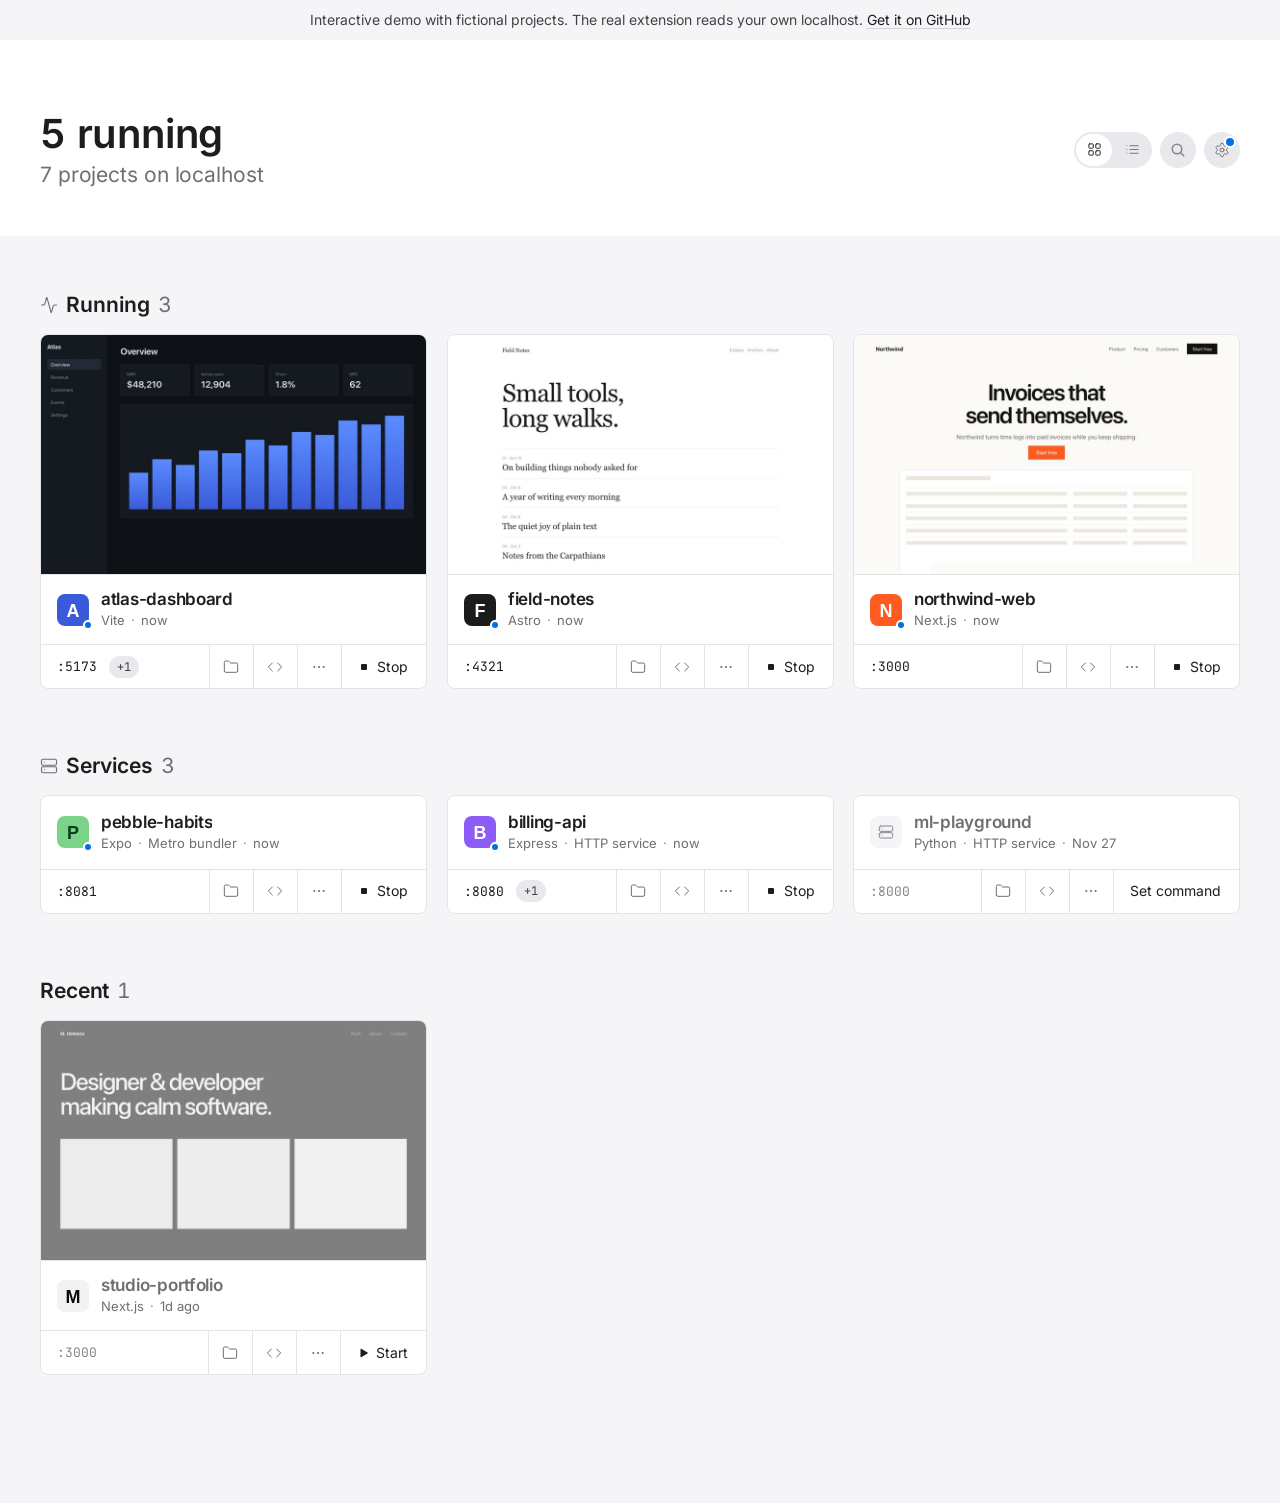
==== commit 0a7c415d: "Add Most Visited chip strip" ====
--- a/demo/index.html
+++ b/demo/index.html
@@ -40,6 +40,7 @@
       </label>
       <button class="icon-btn settings-btn" id="settings-btn" aria-haspopup="dialog" aria-expanded="false" aria-controls="settings" aria-label="Settings" data-tip="Settings"><svg class="icon" viewBox="0 0 24 24" aria-hidden="true"><path d="M12.22 2h-.44a2 2 0 0 0-2 2v.18a2 2 0 0 1-1 1.73l-.43.25a2 2 0 0 1-2 0l-.15-.08a2 2 0 0 0-2.73.73l-.22.38a2 2 0 0 0 .73 2.73l.15.1a2 2 0 0 1 1 1.72v.51a2 2 0 0 1-1 1.74l-.15.09a2 2 0 0 0-.73 2.73l.22.38a2 2 0 0 0 2.73.73l.15-.08a2 2 0 0 1 2 0l.43.25a2 2 0 0 1 1 1.73V20a2 2 0 0 0 2 2h.44a2 2 0 0 0 2-2v-.18a2 2 0 0 1 1-1.73l.43-.25a2 2 0 0 1 2 0l.15.08a2 2 0 0 0 2.73-.73l.22-.39a2 2 0 0 0-.73-2.73l-.15-.08a2 2 0 0 1-1-1.74v-.5a2 2 0 0 1 1-1.74l.15-.09a2 2 0 0 0 .73-2.73l-.22-.38a2 2 0 0 0-2.73-.73l-.15.08a2 2 0 0 1-2 0l-.43-.25a2 2 0 0 1-1-1.73V4a2 2 0 0 0-2-2z"/><circle cx="12" cy="12" r="3"/></svg><span class="badge-dot" id="settings-badge" hidden></span></button>
       </div>
+      <nav class="sites" id="most-visited" aria-label="Most visited sites" hidden></nav>
       </div>
     </header>
 
--- a/demo/newtab.css
+++ b/demo/newtab.css
@@ -420,6 +420,7 @@
 }
 
 .badge-dot {
+  animation: badge-pulse 2s ease-in-out infinite;
   position: absolute;
   top: 6px;
   right: 6px;
@@ -428,6 +429,87 @@
   border-radius: 50%;
   background: var(--accent);
   box-shadow: 0 0 0 2px var(--paper);
+}
+
+@keyframes badge-pulse {
+  50% {
+    opacity: 0.45;
+    transform: scale(1.35);
+  }
+}
+
+/* Most visited */
+
+.sites {
+  flex-basis: 100%;
+  display: flex;
+  flex-wrap: nowrap;
+  gap: 8px;
+  min-width: 0;
+  overflow: hidden;
+  padding: 2px;
+  margin: -2px;
+}
+
+.sites[hidden] {
+  display: none;
+}
+
+.site-chip {
+  flex: none;
+  display: inline-flex;
+  align-items: center;
+  gap: 8px;
+  max-width: 200px;
+  height: 32px;
+  padding: 0 12px 0 4px;
+  border-radius: var(--radius-pill);
+  background: var(--pebble);
+  font-size: 0.875rem;
+  color: var(--iron);
+  text-decoration: none;
+  transition: background-color 150ms ease, color 150ms ease;
+}
+
+.site-chip:hover,
+.site-chip[aria-expanded="true"] {
+  background: var(--press-fill);
+  color: var(--ink);
+}
+
+.site-chip:active {
+  transform: scale(0.98);
+}
+
+.site-name {
+  min-width: 0;
+  overflow: hidden;
+  text-overflow: ellipsis;
+  white-space: nowrap;
+}
+
+.fav {
+  flex: none;
+  display: grid;
+  place-items: center;
+  width: 24px;
+  height: 24px;
+  overflow: hidden;
+  border-radius: 50%;
+  background: var(--surface);
+}
+
+.fav img {
+  width: 16px;
+  height: 16px;
+}
+
+.fav.is-letter {
+  background: var(--ink);
+  font-size: 0.75rem;
+  font-weight: 600;
+  line-height: 1;
+  color: var(--surface);
 }
 
 /* Settings */
@@ -1506,6 +1588,10 @@
     transition: none;
   }
 
+  .badge-dot {
+    animation: none;
+  }
+
   .menu.is-closing {
     animation-direction: reverse;
   }
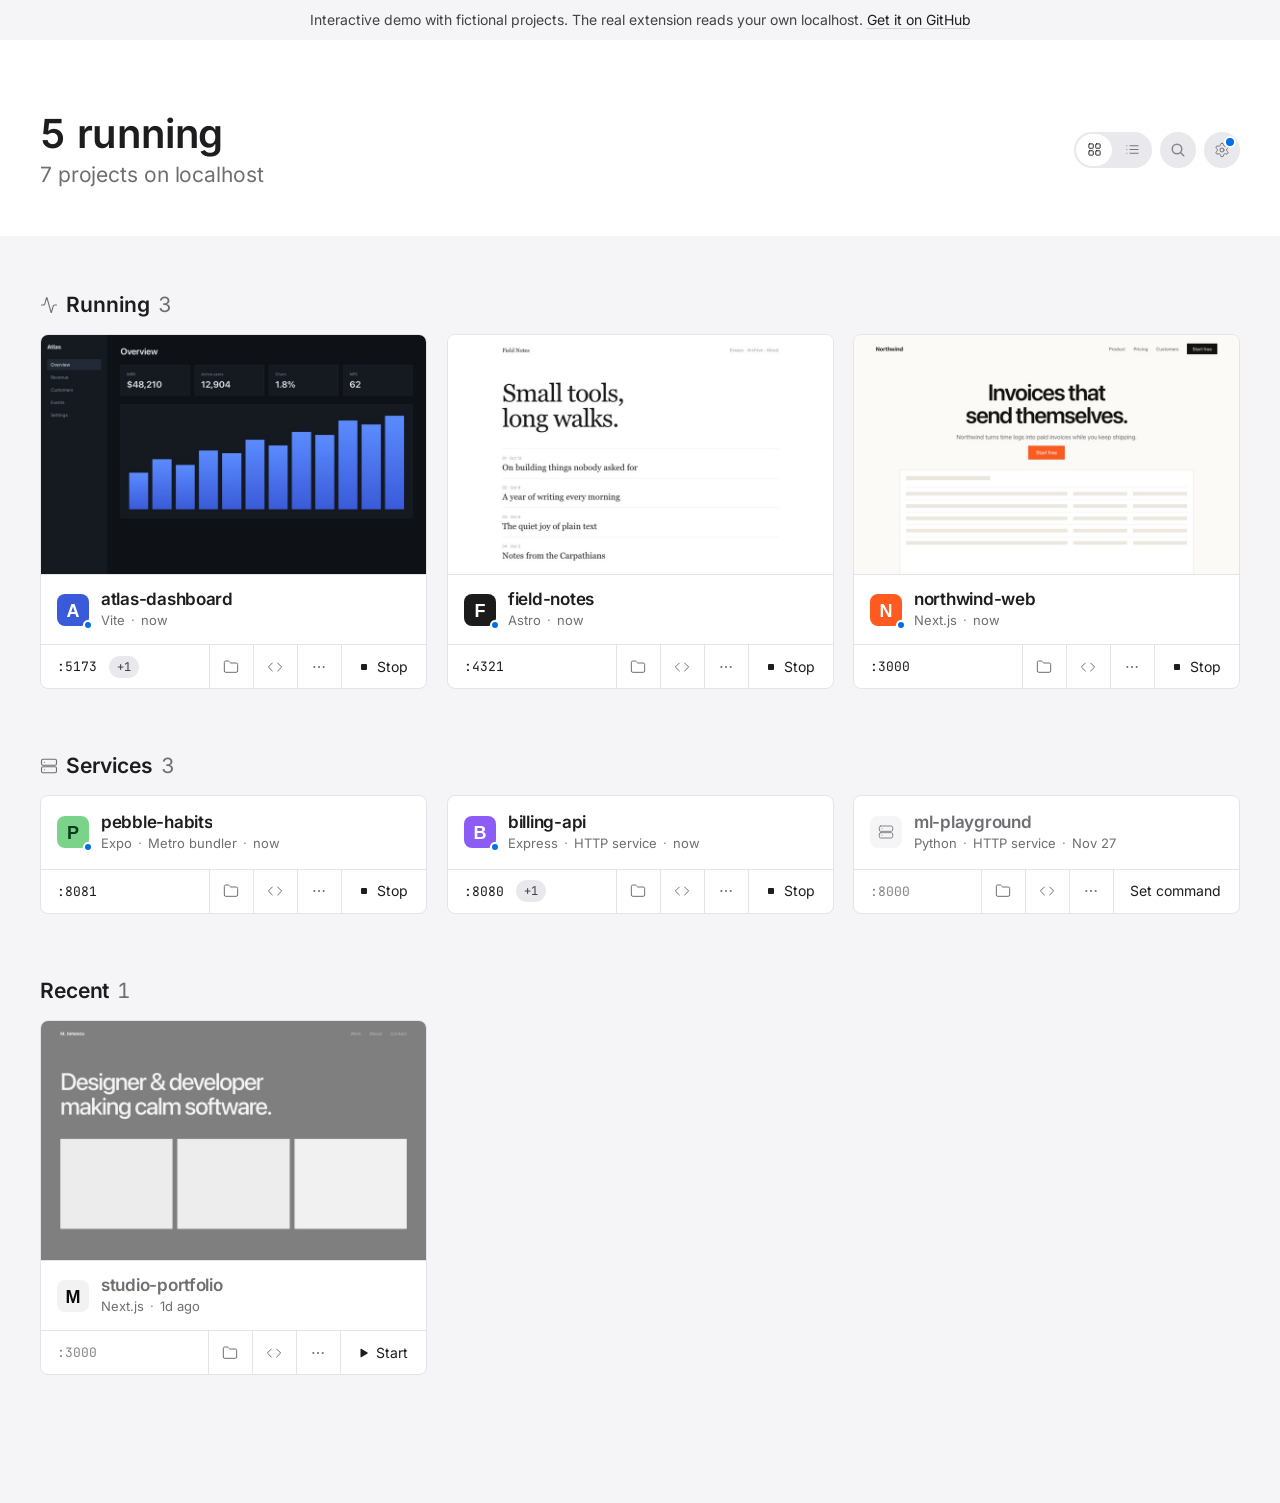
==== commit e2c25ddc: "Add Bookmarks tab with column browser" ====
--- a/demo/index.html
+++ b/demo/index.html
@@ -69,6 +69,15 @@
 
     <div class="empty" id="empty" hidden><p class="empty-text" id="empty-text"></p><button class="btn btn-ghost" id="empty-settings" hidden>Open settings</button></div>
 
+    <section class="bm" id="bookmarks-view" aria-label="Bookmarks">
+      <div class="bm-toolbar">
+        <nav class="bm-crumbs" id="bm-crumbs" aria-label="Folder path"></nav>
+      </div>
+      <div class="bm-columns" id="bm-columns"></div>
+      <ul class="bm-results" id="bm-results" hidden></ul>
+      <p class="bm-empty" id="bm-empty" hidden></p>
+    </section>
+
     <section class="setup" id="setup" hidden>
       <p class="setup-text">The new tab needs a small helper on your Mac to read ports and start or stop projects. Paste this in Terminal once, then reload this tab. It needs Node.js 18 or newer.</p>
       <code class="setup-command" id="setup-command"></code>
--- a/demo/newtab.css
+++ b/demo/newtab.css
@@ -512,6 +512,186 @@
   color: var(--surface);
 }
 
+/* Bookmarks */
+
+.bm-toolbar {
+  display: flex;
+  flex-wrap: wrap;
+  align-items: center;
+  justify-content: space-between;
+  gap: 12px;
+  min-height: 36px;
+  margin: 0 0 16px;
+}
+
+.bm-crumbs {
+  display: flex;
+  flex-wrap: wrap;
+  align-items: center;
+  gap: 2px;
+  min-width: 0;
+  font: 600 1.3125rem/1.24 var(--display);
+}
+
+.bm-crumb {
+  padding: 2px 6px;
+  border: 0;
+  border-radius: var(--radius-sm);
+  background: none;
+  font: inherit;
+  color: var(--graphite);
+  cursor: pointer;
+}
+
+.bm-crumb:last-child,
+.bm-crumb.is-root {
+  color: var(--ink);
+}
+
+.bm-crumb:hover {
+  background: var(--pebble);
+  color: var(--ink);
+}
+
+.bm-crumb.is-root {
+  cursor: default;
+}
+
+.bm-crumb-sep .icon {
+  width: 14px;
+  height: 14px;
+  color: var(--smoke);
+}
+
+.bm-columns {
+  display: flex;
+  height: min(62vh, 560px);
+  overflow-x: auto;
+  border: 1px solid var(--hairline);
+  border-radius: var(--radius);
+  background: var(--surface);
+  scroll-behavior: smooth;
+}
+
+.bm-columns[hidden],
+.bm-results[hidden],
+.bm-empty[hidden],
+.bm-crumbs[hidden] {
+  display: none;
+}
+
+.bm-col {
+  flex: none;
+  width: 240px;
+  margin: 0;
+  padding: 6px;
+  overflow-y: auto;
+  list-style: none;
+  border-right: 1px solid var(--hairline);
+}
+
+.bm-col-empty {
+  padding: 8px 10px;
+  font-size: 0.875rem;
+  color: var(--smoke);
+}
+
+.bm-row {
+  display: flex;
+  align-items: center;
+  gap: 10px;
+  width: 100%;
+  height: 34px;
+  padding: 0 10px;
+  border: 0;
+  border-radius: var(--radius-sm);
+  background: none;
+  font: inherit;
+  font-size: 0.9375rem;
+  text-align: left;
+  text-decoration: none;
+  color: var(--ink);
+  cursor: pointer;
+}
+
+.bm-row:hover {
+  background: var(--whisper);
+}
+
+.bm-row:focus-visible {
+  outline-offset: -2px;
+}
+
+.bm-row.is-selected {
+  background: color-mix(in srgb, var(--accent) 16%, transparent);
+}
+
+.bm-row.is-disabled {
+  cursor: default;
+  color: var(--graphite);
+}
+
+.bm-row .icon.bm-folder {
+  flex: none;
+  width: 16px;
+  height: 16px;
+  color: var(--accent);
+}
+
+.bm-row .bm-chevron {
+  flex: none;
+  width: 14px;
+  height: 14px;
+  margin-left: auto;
+  color: var(--smoke);
+}
+
+.bm-title {
+  min-width: 0;
+  overflow: hidden;
+  text-overflow: ellipsis;
+  white-space: nowrap;
+}
+
+.bm-where {
+  flex: none;
+  margin-left: auto;
+  font-size: 0.8125rem;
+  color: var(--smoke);
+}
+
+.fav.fav-sm {
+  width: 18px;
+  height: 18px;
+  border-radius: 4px;
+  background: transparent;
+}
+
+.fav.fav-sm img {
+  width: 16px;
+  height: 16px;
+}
+
+.fav.fav-sm.is-letter {
+  background: var(--ink);
+  font-size: 0.625rem;
+}
+
+.bm-results {
+  max-width: 720px;
+  margin: 0;
+  padding: 6px;
+  list-style: none;
+  border: 1px solid var(--hairline);
+  border-radius: var(--radius);
+  background: var(--surface);
+}
+
+.bm-empty {
+  margin: 0;
+  color: var(--graphite);
+}
+
 /* Settings */
 
 .settings {
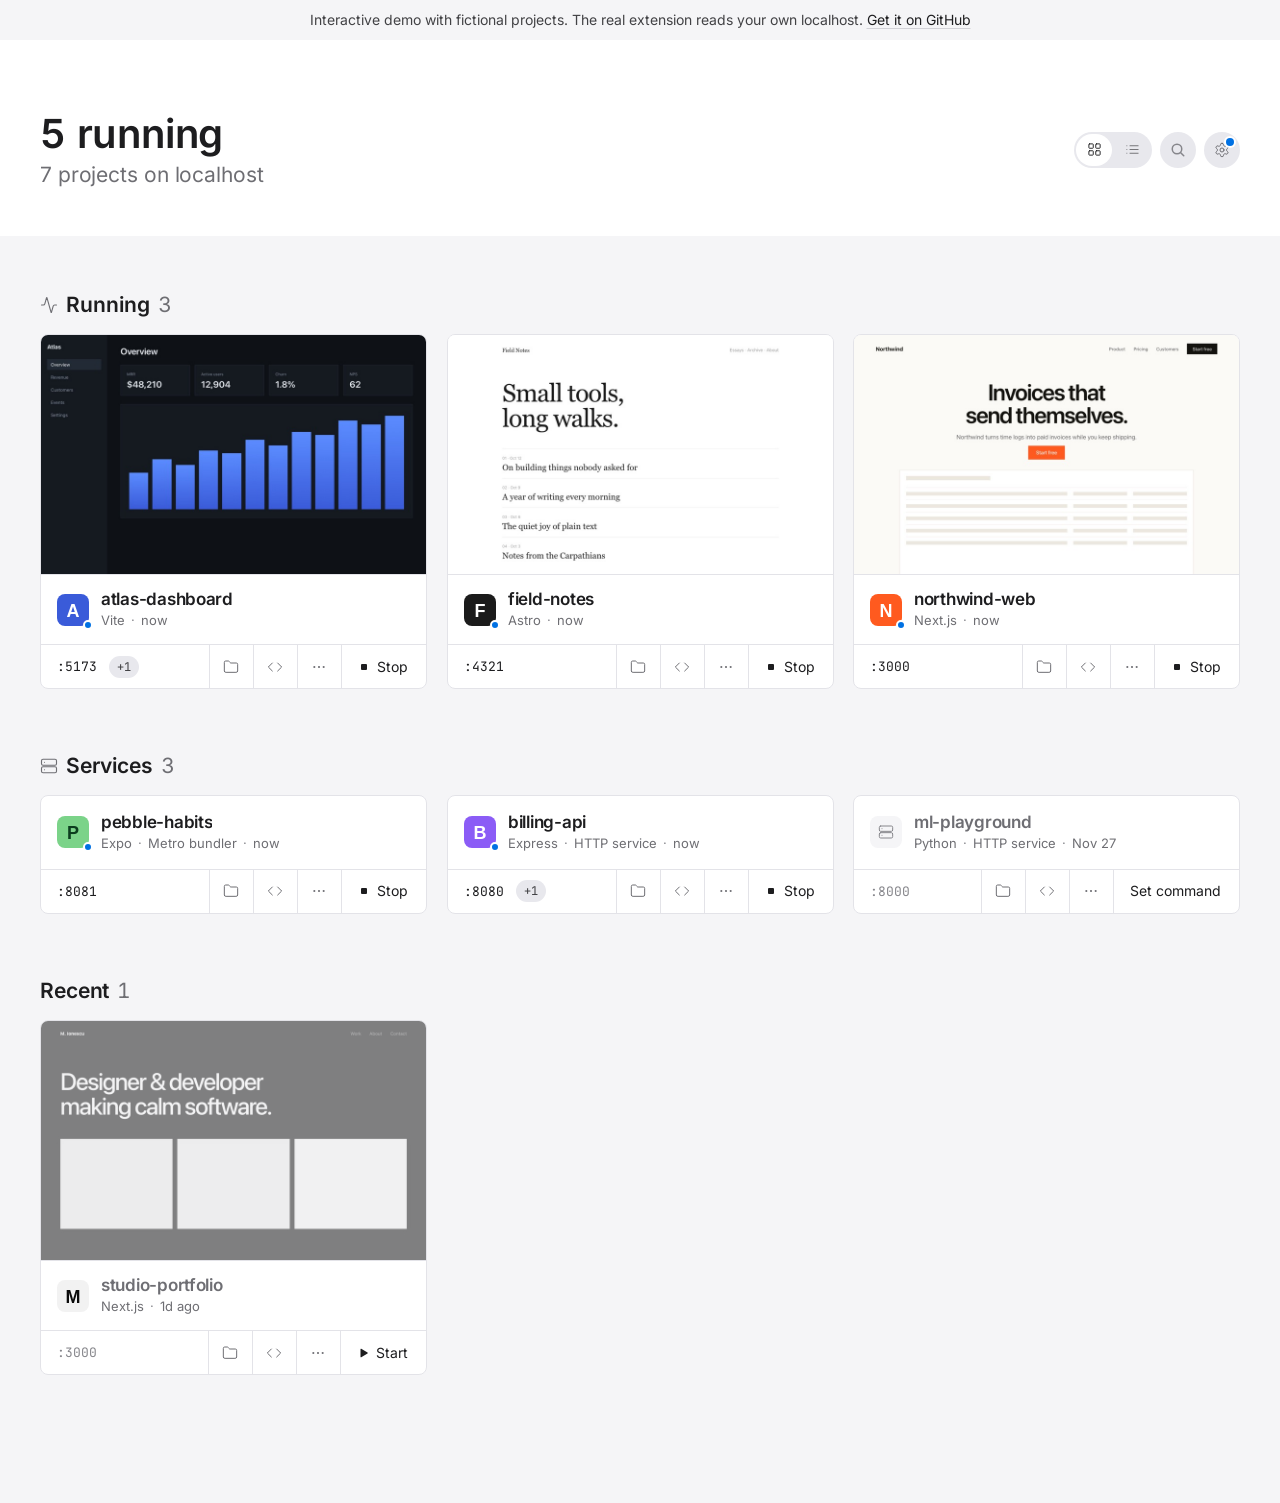
==== commit fbf42a4d: "Add bookmark editing, delete with undo" ====
--- a/demo/index.html
+++ b/demo/index.html
@@ -72,6 +72,10 @@
     <section class="bm" id="bookmarks-view" aria-label="Bookmarks">
       <div class="bm-toolbar">
         <nav class="bm-crumbs" id="bm-crumbs" aria-label="Folder path"></nav>
+        <div class="bm-actions">
+          <button class="chip-btn" data-bm-action="new-folder"><svg class="icon" viewBox="0 0 24 24" aria-hidden="true"><path d="M12 10v6"/><path d="M9 13h6"/><path d="M20 20a2 2 0 0 0 2-2V8a2 2 0 0 0-2-2h-7.9a2 2 0 0 1-1.69-.9L9.6 3.9A2 2 0 0 0 7.93 3H4a2 2 0 0 0-2 2v13a2 2 0 0 0 2 2Z"/></svg>Folder</button>
+          <button class="chip-btn" data-bm-action="new-bookmark"><svg class="icon" viewBox="0 0 24 24" aria-hidden="true"><path d="M5 12h14"/><path d="M12 5v14"/></svg>Bookmark</button>
+        </div>
       </div>
       <div class="bm-columns" id="bm-columns"></div>
       <ul class="bm-results" id="bm-results" hidden></ul>
--- a/demo/newtab.css
+++ b/demo/newtab.css
@@ -692,6 +692,137 @@
   color: var(--graphite);
 }
 
+.bm-actions {
+  display: flex;
+  gap: 8px;
+}
+
+.chip-btn {
+  display: inline-flex;
+  align-items: center;
+  gap: 6px;
+  height: 32px;
+  padding: 0 12px;
+  border: 0;
+  border-radius: var(--radius-pill);
+  background: var(--pebble);
+  font: inherit;
+  font-size: 0.875rem;
+  font-weight: 500;
+  color: var(--iron);
+  cursor: pointer;
+  transition: background-color 150ms ease, color 150ms ease;
+}
+
+.chip-btn .icon {
+  width: 15px;
+  height: 15px;
+}
+
+.chip-btn:hover {
+  background: var(--press-fill);
+  color: var(--ink);
+}
+
+.chip-btn.is-primary {
+  background: var(--action);
+  color: var(--on-action);
+}
+
+.bm-item {
+  position: relative;
+}
+
+.bm-more {
+  position: absolute;
+  top: 3px;
+  right: 3px;
+  display: grid;
+  place-items: center;
+  width: 28px;
+  height: 28px;
+  padding: 0;
+  border: 0;
+  border-radius: var(--radius-sm);
+  background: var(--surface);
+  color: var(--graphite);
+  opacity: 0;
+  cursor: pointer;
+}
+
+.bm-more .icon {
+  width: 16px;
+  height: 16px;
+}
+
+.bm-item:hover .bm-more,
+.bm-more:focus-visible,
+.bm-more[aria-expanded="true"] {
+  opacity: 1;
+}
+
+.bm-more:hover {
+  color: var(--ink);
+}
+
+.bm-item:hover .bm-row {
+  padding-right: 36px;
+}
+
+.bm-item:hover .bm-chevron {
+  visibility: hidden;
+}
+
+.bm-edit {
+  display: flex;
+  flex-direction: column;
+  gap: 6px;
+  padding: 6px;
+  border-radius: var(--radius-sm);
+  background: var(--whisper);
+}
+
+.bm-input {
+  height: 32px;
+  padding: 0 10px;
+  border: 1px solid var(--hairline-strong);
+  border-radius: var(--radius-sm);
+  background: var(--surface);
+  font: inherit;
+  font-size: 0.875rem;
+  color: var(--ink);
+  outline: none;
+}
+
+.bm-input:focus {
+  border-color: var(--accent);
+  box-shadow: 0 0 0 1px var(--accent);
+}
+
+.bm-edit-actions {
+  display: flex;
+  gap: 6px;
+}
+
+.bm-edit-actions .chip-btn {
+  height: 28px;
+}
+
+.menu-confirm {
+  max-width: 260px;
+  white-space: normal;
+  text-transform: none;
+  letter-spacing: 0;
+  font-size: 0.875rem;
+  font-weight: 400;
+  line-height: 1.4;
+  color: var(--ink);
+}
+
+.menu-item.is-danger {
+  color: #e5484d;
+}
+
 /* Settings */
 
 .settings {
@@ -1721,6 +1852,23 @@
   transform: translate(-50%, 0) scale(1);
 }
 
+.toast.has-action.is-visible {
+  pointer-events: auto;
+}
+
+.toast-action {
+  margin-left: 8px;
+  padding: 0;
+  border: 0;
+  background: none;
+  font: inherit;
+  font-weight: 600;
+  color: inherit;
+  text-decoration: underline;
+  text-underline-offset: 3px;
+  cursor: pointer;
+}
+
 /* Narrow */
 
 @media (max-width: 640px) {
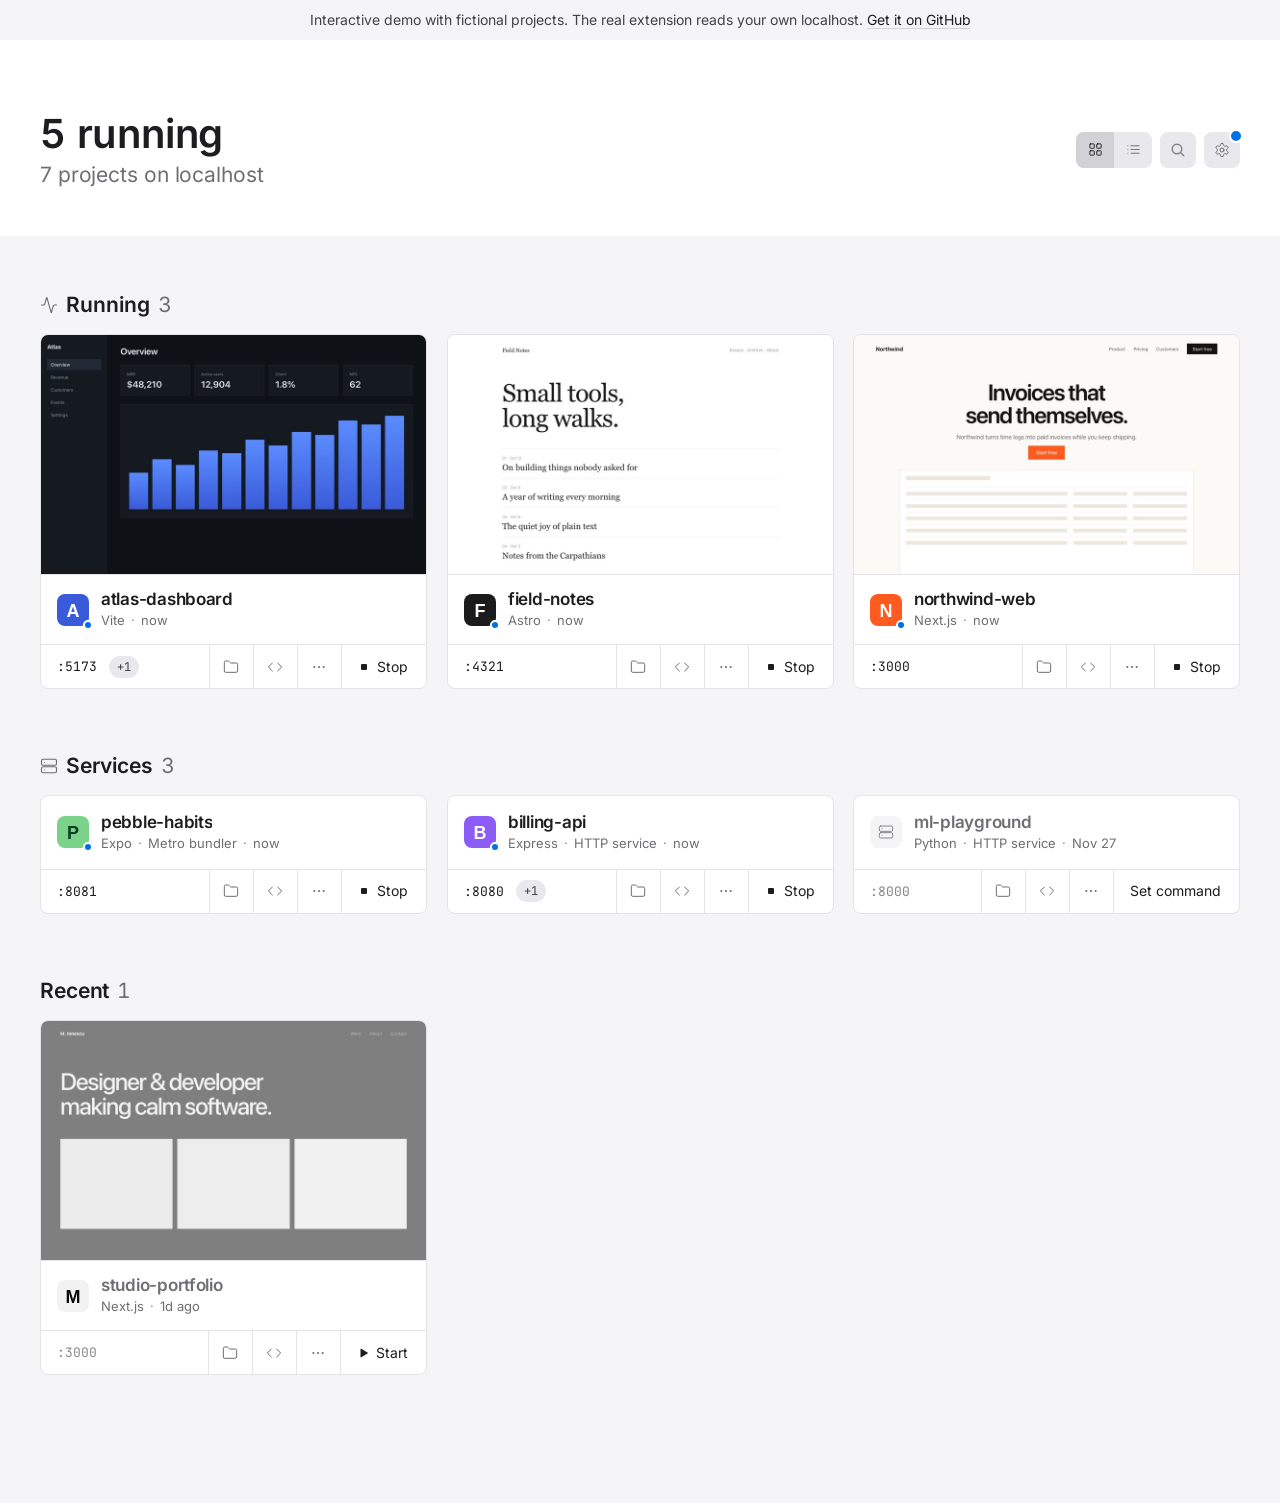
==== commit 6683254c: "Polish header, bookmarks columns and Most Visited Header keeps its height across tabs and shows the " ====
--- a/demo/index.html
+++ b/demo/index.html
@@ -23,6 +23,10 @@
       <div class="titles-block">
         <h1 class="headline" id="headline">&nbsp;</h1>
         <p class="lede" id="lede">&nbsp;</p>
+        <div class="bm-titles">
+          <p class="headline" role="heading" aria-level="1">Bookmarks</p>
+          <nav class="bm-crumbs lede" id="bm-crumbs" aria-label="Folder path"></nav>
+        </div>
       </div>
       <div class="tools" id="tools">
       <div class="seg tab-switch" id="tab-switch" role="tablist" aria-label="View" hidden>
@@ -33,6 +37,7 @@
         <button class="seg-btn view-btn" data-view="grid" aria-pressed="true" aria-label="Grid view" data-tip="Grid"><svg class="icon" viewBox="0 0 24 24" aria-hidden="true"><rect x="3" y="3" width="7" height="7" rx="1"/><rect x="14" y="3" width="7" height="7" rx="1"/><rect x="3" y="14" width="7" height="7" rx="1"/><rect x="14" y="14" width="7" height="7" rx="1"/></svg></button>
         <button class="seg-btn view-btn" data-view="list" aria-pressed="false" aria-label="List view" data-tip="List"><svg class="icon" viewBox="0 0 24 24" aria-hidden="true"><path d="M8 6h13"/><path d="M8 12h13"/><path d="M8 18h13"/><path d="M3 6h.01"/><path d="M3 12h.01"/><path d="M3 18h.01"/></svg></button>
       </div>
+      <button class="icon-btn bm-new-folder" id="bm-new-folder" aria-label="New folder" data-tip="New folder"><svg class="icon" viewBox="0 0 24 24" aria-hidden="true"><path d="M12 10v6"/><path d="M9 13h6"/><path d="M20 20a2 2 0 0 0 2-2V8a2 2 0 0 0-2-2h-7.9a2 2 0 0 1-1.69-.9L9.6 3.9A2 2 0 0 0 7.93 3H4a2 2 0 0 0-2 2v13a2 2 0 0 0 2 2Z"/></svg></button>
       <label class="search" id="search" hidden>
         <svg class="search-icon" viewBox="0 0 16 16" aria-hidden="true"><circle cx="7" cy="7" r="4.75"/><path d="m10.5 10.5 3.25 3.25"/></svg>
         <input id="query" type="text" placeholder="Search projects" autocomplete="off" spellcheck="false" aria-label="Search projects">
@@ -70,13 +75,6 @@
     <div class="empty" id="empty" hidden><p class="empty-text" id="empty-text"></p><button class="btn btn-ghost" id="empty-settings" hidden>Open settings</button></div>
 
     <section class="bm" id="bookmarks-view" aria-label="Bookmarks">
-      <div class="bm-toolbar">
-        <nav class="bm-crumbs" id="bm-crumbs" aria-label="Folder path"></nav>
-        <div class="bm-actions">
-          <button class="chip-btn" data-bm-action="new-folder"><svg class="icon" viewBox="0 0 24 24" aria-hidden="true"><path d="M12 10v6"/><path d="M9 13h6"/><path d="M20 20a2 2 0 0 0 2-2V8a2 2 0 0 0-2-2h-7.9a2 2 0 0 1-1.69-.9L9.6 3.9A2 2 0 0 0 7.93 3H4a2 2 0 0 0-2 2v13a2 2 0 0 0 2 2Z"/></svg>Folder</button>
-          <button class="chip-btn" data-bm-action="new-bookmark"><svg class="icon" viewBox="0 0 24 24" aria-hidden="true"><path d="M5 12h14"/><path d="M12 5v14"/></svg>Bookmark</button>
-        </div>
-      </div>
       <div class="bm-columns" id="bm-columns"></div>
       <ul class="bm-results" id="bm-results" hidden></ul>
       <p class="bm-empty" id="bm-empty" hidden></p>
--- a/demo/newtab.css
+++ b/demo/newtab.css
@@ -51,12 +51,17 @@
   --hairline: #e3e3e8;
   --hairline-strong: #d2d2d7;
   --whisper: #f5f5f7;
+  --row-hover: rgba(0, 0, 0, 0.045);
+  --row-press: rgba(0, 0, 0, 0.08);
   --press-fill: #e8e8ed;
   --dots: #e3e3e8;
   --pebble: #e8e8ed;
+  --fill-hover: #dcdce1;
+  --fill-on: #d1d1d6;
   --radius: 8px;
   --radius-sm: 6px;
   --radius-pill: 980px;
+  --control-h: 36px;
 
   --font: -apple-system, BlinkMacSystemFont, "SF Pro Text", "Saans Sub", Inter, system-ui, sans-serif;
   --display: -apple-system, BlinkMacSystemFont, "SF Pro Display", "Saans Sub", Inter, system-ui, sans-serif;
@@ -86,10 +91,14 @@
     --hairline: #2c2c2e;
     --hairline-strong: #3a3a3c;
     --whisper: #2c2c2e;
+    --row-hover: rgba(255, 255, 255, 0.06);
+    --row-press: rgba(255, 255, 255, 0.1);
     --press-fill: #3a3a3c;
     --dots: #2c2c2e;
     --pebble: #2c2c2e;
-    color-scheme: dark;
+    --fill-hover: #3a3a3c;
+    --fill-on: #3a3a3c;
+      color-scheme: dark;
   }
 }
 
@@ -110,9 +119,13 @@
   --hairline: #2c2c2e;
   --hairline-strong: #3a3a3c;
   --whisper: #2c2c2e;
+  --row-hover: rgba(255, 255, 255, 0.06);
+  --row-press: rgba(255, 255, 255, 0.1);
   --press-fill: #3a3a3c;
   --dots: #2c2c2e;
   --pebble: #2c2c2e;
+  --fill-hover: #3a3a3c;
+  --fill-on: #3a3a3c;
   color-scheme: dark;
 }
 
@@ -189,6 +202,13 @@
 
 .masthead {
   padding: clamp(40px, 8vh, 80px) 32px 48px;
+  user-select: none;
+  -webkit-user-select: none;
+}
+
+.masthead input {
+  user-select: text;
+  -webkit-user-select: text;
 }
 
 .masthead-inner,
@@ -242,30 +262,35 @@
 
 
 .tools {
-  flex: 0 1 560px;
+  flex: 0 1 auto;
   display: flex;
   align-items: center;
+  justify-content: flex-end;
   gap: 8px;
 }
 
+.seg,
+.search,
+.icon-btn,
+.site-chip {
+  flex: none;
+  height: var(--control-h);
+  border-radius: var(--radius);
+  background: var(--pebble);
+}
+
 .seg {
-  flex: none;
-  display: flex;
-  gap: 2px;
-  height: 36px;
-  align-self: center;
-  padding: 2px;
-  border-radius: var(--radius-pill);
-  background: var(--pebble);
+  display: flex;
+  overflow: hidden;
 }
 
 .seg-btn {
   display: grid;
   place-items: center;
-  width: 36px;
+  width: 38px;
   padding: 0;
   border: 0;
-  border-radius: var(--radius-pill);
+  border-radius: 0;
   background: transparent;
   color: var(--graphite);
   transition: background-color 150ms ease, color 150ms ease;
@@ -277,17 +302,16 @@
 }
 
 .seg-btn:hover {
+  background: color-mix(in srgb, var(--ink) 3%, transparent);
+  color: color-mix(in srgb, var(--ink) 78%, transparent);
+}
+
+.seg-btn[aria-pressed="true"],
+.seg-btn[aria-selected="true"],
+.seg-btn[aria-pressed="true"]:hover,
+.seg-btn[aria-selected="true"]:hover {
+  background: var(--fill-on);
   color: var(--ink);
-}
-
-.seg-btn[aria-pressed="true"],
-.seg-btn[aria-selected="true"] {
-  background: var(--surface);
-  color: var(--ink);
-}
-
-.tools {
-  justify-content: flex-end;
 }
 
 .tab-btn,
@@ -298,6 +322,10 @@
   font-weight: 500;
 }
 
+#app[data-tab="bookmarks"] #headline,
+#app[data-tab="bookmarks"] #lede,
+#app:not([data-tab="bookmarks"]) .bm-titles,
+#app:not([data-tab="bookmarks"]) .bm-new-folder,
 #app[data-tab="bookmarks"] .view-toggle,
 #app[data-tab="bookmarks"] .board-inner > :not(#bookmarks-view),
 #app:not([data-tab="bookmarks"]) #bookmarks-view {
@@ -306,14 +334,10 @@
 
 .search {
   position: relative;
-  flex: none;
-  width: 36px;
-  height: 36px;
+  width: var(--control-h);
   min-width: 0;
   display: flex;
   align-items: center;
-  border-radius: var(--radius-pill);
-  background: var(--pebble);
   cursor: pointer;
   transition: width 220ms var(--ease);
 }
@@ -321,10 +345,6 @@
 .search.is-open {
   width: min(280px, 100%);
   cursor: auto;
-}
-
-.search[hidden] {
-  display: none;
 }
 
 .search-icon {
@@ -341,12 +361,12 @@
 
 .search input {
   width: 100%;
-  height: 36px;
+  height: 100%;
   padding: 0 40px 0 34px;
   opacity: 0;
   cursor: pointer;
   border: 1px solid transparent;
-  border-radius: var(--radius-pill);
+  border-radius: var(--radius);
   background: var(--ash);
   font-size: 1.0625rem;
   letter-spacing: -0.016em;
@@ -396,15 +416,11 @@
 
 .icon-btn {
   position: relative;
-  flex: none;
   display: grid;
   place-items: center;
-  width: 36px;
-  height: 36px;
+  width: var(--control-h);
   padding: 0;
   border: 0;
-  border-radius: var(--radius-pill);
-  background: var(--pebble);
   color: var(--graphite);
   transition: background-color 150ms ease, color 150ms ease;
 }
@@ -416,26 +432,20 @@
 
 .icon-btn:hover,
 .icon-btn[aria-expanded="true"] {
+  background: var(--fill-hover);
   color: var(--ink);
 }
 
 .badge-dot {
-  animation: badge-pulse 2s ease-in-out infinite;
   position: absolute;
-  top: 6px;
-  right: 6px;
-  width: 8px;
-  height: 8px;
+  top: -3px;
+  right: -3px;
+  width: 10px;
+  height: 10px;
+  border: 2px solid var(--paper);
   border-radius: 50%;
   background: var(--accent);
-  box-shadow: 0 0 0 2px var(--paper);
-}
-
-@keyframes badge-pulse {
-  50% {
-    opacity: 0.45;
-    transform: scale(1.35);
-  }
+  box-sizing: content-box;
 }
 
 /* Most visited */
@@ -451,29 +461,34 @@
   margin: -2px;
 }
 
-.sites[hidden] {
-  display: none;
-}
-
 .site-chip {
-  flex: none;
   display: inline-flex;
   align-items: center;
   gap: 8px;
   max-width: 200px;
-  height: 32px;
-  padding: 0 12px 0 4px;
-  border-radius: var(--radius-pill);
-  background: var(--pebble);
+  padding: 0 12px 0 10px;
   font-size: 0.875rem;
   color: var(--iron);
   text-decoration: none;
   transition: background-color 150ms ease, color 150ms ease;
 }
 
+.sites.is-expanded {
+  flex-wrap: wrap;
+}
+
+.site-more {
+  padding: 0 12px;
+  border: 0;
+  font-weight: 500;
+  color: var(--graphite);
+  cursor: pointer;
+}
+
 .site-chip:hover,
+.site-chip:focus-visible,
 .site-chip[aria-expanded="true"] {
-  background: var(--press-fill);
+  background: var(--fill-hover);
   color: var(--ink);
 }
 
@@ -492,21 +507,23 @@
   flex: none;
   display: grid;
   place-items: center;
-  width: 24px;
-  height: 24px;
-  overflow: hidden;
-  border-radius: 50%;
-  background: var(--surface);
-}
-
-.fav img {
   width: 16px;
   height: 16px;
+  overflow: hidden;
+  border-radius: 0;
+  background: none;
+}
+
+.fav img {
+  display: block;
+  width: 100%;
+  height: 100%;
+  object-fit: cover;
 }
 
 .fav.is-letter {
   background: var(--ink);
-  font-size: 0.75rem;
+  font-size: 0.625rem;
   font-weight: 600;
   line-height: 1;
   color: var(--surface);
@@ -514,48 +531,36 @@
 
 /* Bookmarks */
 
-.bm-toolbar {
+.bm-crumbs {
   display: flex;
   flex-wrap: wrap;
   align-items: center;
-  justify-content: space-between;
-  gap: 12px;
-  min-height: 36px;
-  margin: 0 0 16px;
+  gap: 4px;
+  min-width: 0;
 }
 
 .bm-crumbs {
-  display: flex;
-  flex-wrap: wrap;
-  align-items: center;
-  gap: 2px;
-  min-width: 0;
-  font: 600 1.3125rem/1.24 var(--display);
+  min-height: 1.24em;
 }
 
 .bm-crumb {
-  padding: 2px 6px;
+  padding: 0;
   border: 0;
-  border-radius: var(--radius-sm);
   background: none;
   font: inherit;
   color: var(--graphite);
   cursor: pointer;
-}
-
-.bm-crumb:last-child,
-.bm-crumb.is-root {
-  color: var(--ink);
-}
-
-.bm-crumb:hover {
-  background: var(--pebble);
+  transition: color 150ms ease;
+}
+
+.bm-crumb:not(.is-root):hover {
   color: var(--ink);
 }
 
 .bm-crumb.is-root {
   cursor: default;
 }
+
 
 .bm-crumb-sep .icon {
   width: 14px;
@@ -565,26 +570,24 @@
 
 .bm-columns {
   display: flex;
-  height: min(62vh, 560px);
+  height: min(74vh, 780px);
   overflow-x: auto;
+  overflow-y: hidden;
   border: 1px solid var(--hairline);
   border-radius: var(--radius);
   background: var(--surface);
   scroll-behavior: smooth;
 }
 
-.bm-columns[hidden],
-.bm-results[hidden],
-.bm-empty[hidden],
-.bm-crumbs[hidden] {
-  display: none;
-}
-
 .bm-col {
+  display: flex;
   flex: none;
-  width: 240px;
+  flex-direction: column;
+  gap: 0;
+  width: 280px;
   margin: 0;
-  padding: 6px;
+  padding: 0;
+  overflow-x: hidden;
   overflow-y: auto;
   list-style: none;
   border-right: 1px solid var(--hairline);
@@ -601,29 +604,44 @@
   align-items: center;
   gap: 10px;
   width: 100%;
-  height: 34px;
+  height: 32px;
   padding: 0 10px;
   border: 0;
-  border-radius: var(--radius-sm);
+  border-radius: 0;
   background: none;
   font: inherit;
-  font-size: 0.9375rem;
+  font-size: 0.875rem;
   text-align: left;
   text-decoration: none;
   color: var(--ink);
   cursor: pointer;
-}
-
-.bm-row:hover {
-  background: var(--whisper);
+  transition: background-color 120ms ease;
+}
+
+.bm-item:hover > .bm-row {
+  background: var(--row-hover);
+}
+
+.bm-item > .bm-row:active {
+  background: var(--row-press);
+  transition: none;
 }
 
 .bm-row:focus-visible {
   outline-offset: -2px;
 }
 
-.bm-row.is-selected {
-  background: color-mix(in srgb, var(--accent) 16%, transparent);
+.bm-row.is-selected,
+.bm-item:hover > .bm-row.is-selected {
+  background: color-mix(in srgb, var(--accent) 18%, transparent);
+}
+
+.bm-item:hover > .bm-row.is-selected {
+  background: color-mix(in srgb, var(--accent) 24%, transparent);
+}
+
+.bm-row.is-selected .bm-chevron {
+  color: var(--accent);
 }
 
 .bm-row.is-disabled {
@@ -680,7 +698,8 @@
 .bm-results {
   max-width: 720px;
   margin: 0;
-  padding: 6px;
+  padding: 0;
+  overflow: hidden;
   list-style: none;
   border: 1px solid var(--hairline);
   border-radius: var(--radius);
@@ -692,9 +711,37 @@
   color: var(--graphite);
 }
 
-.bm-actions {
-  display: flex;
-  gap: 8px;
+.bm-item.drop-before::before,
+.bm-item.drop-after::after {
+  content: "";
+  position: absolute;
+  left: 8px;
+  right: 8px;
+  height: 2px;
+  border-radius: 1px;
+  background: var(--accent);
+  pointer-events: none;
+}
+
+.bm-item.drop-before::before {
+  top: -1px;
+}
+
+.bm-item.drop-after::after {
+  bottom: -1px;
+}
+
+.bm-item.drop-into > .bm-row {
+  background: color-mix(in srgb, var(--accent) 22%, transparent);
+  box-shadow: inset 0 0 0 1px var(--accent);
+}
+
+.bm-col.drop-end {
+  box-shadow: inset 0 -2px 0 var(--accent);
+}
+
+.bm-columns.is-dragging .bm-more {
+  display: none;
 }
 
 .chip-btn {
@@ -735,19 +782,26 @@
 
 .bm-more {
   position: absolute;
-  top: 3px;
-  right: 3px;
+  top: 0;
+  bottom: 0;
+  right: 4px;
+  margin: auto 0;
   display: grid;
   place-items: center;
   width: 28px;
   height: 28px;
   padding: 0;
   border: 0;
-  border-radius: var(--radius-sm);
-  background: var(--surface);
+  border-radius: 6px;
+  background: none;
   color: var(--graphite);
   opacity: 0;
   cursor: pointer;
+  transition: opacity 120ms ease, color 120ms ease;
+}
+
+.bm-item:has(> .bm-row.is-folder) > .bm-more {
+  right: 26px;
 }
 
 .bm-more .icon {
@@ -761,16 +815,28 @@
   opacity: 1;
 }
 
-.bm-more:hover {
+.bm-more:hover,
+.bm-more[aria-expanded="true"] {
   color: var(--ink);
 }
 
-.bm-item:hover .bm-row {
+.bm-item:has(> .bm-more):hover > .bm-row,
+.bm-item:has(> .bm-more[aria-expanded="true"]) > .bm-row {
   padding-right: 36px;
 }
 
-.bm-item:hover .bm-chevron {
-  visibility: hidden;
+.bm-item:has(> .bm-more[aria-expanded="true"]) > .bm-row:not(.is-selected) {
+  background: var(--row-hover);
+}
+
+.bm-item:has(> .bm-more):hover > .bm-row.is-folder,
+.bm-item:has(> .bm-more[aria-expanded="true"]) > .bm-row.is-folder {
+  padding-right: 10px;
+}
+
+.bm-item:has(> .bm-more):hover > .bm-row.is-folder .bm-title,
+.bm-item:has(> .bm-more[aria-expanded="true"]) > .bm-row.is-folder .bm-title {
+  margin-right: 28px;
 }
 
 .bm-edit {
@@ -832,37 +898,38 @@
   max-width: calc(100vw - 32px);
   max-height: calc(100vh - 100px);
   overflow: auto;
-  padding: 8px;
+  padding: 0;
   border: 1px solid var(--hairline-strong);
   border-radius: 12px;
-  background: var(--surface);
+  background: color-mix(in srgb, var(--surface) 82%, transparent);
+  backdrop-filter: blur(24px) saturate(180%);
+  -webkit-backdrop-filter: blur(24px) saturate(180%);
+  box-shadow: 0 16px 40px rgb(0 0 0 / 0.28), 0 2px 6px rgb(0 0 0 / 0.12);
   transform-origin: top right;
   animation: materialize 220ms var(--ease) both;
 }
 
-.settings-group {
-  padding: 8px;
-}
-
 .settings-group + .settings-group {
   border-top: 1px solid var(--hairline);
 }
 
 .settings-label {
-  margin: 0 0 8px;
-  font-size: 0.75rem;
-  font-weight: 600;
-  letter-spacing: 0.02em;
-  text-transform: uppercase;
+  padding: 14px 16px 6px;
+  font-size: 0.8125rem;
+  font-weight: 500;
   color: var(--smoke);
 }
 
 .settings .theme-toggle {
   display: flex;
+  height: 32px;
+  margin: 2px 16px 16px;
 }
 
 .settings .theme-btn {
   flex: 1;
+  transition: none;
+  font-size: 0.8125rem;
 }
 
 .switch-row {
@@ -870,23 +937,39 @@
   align-items: center;
   justify-content: space-between;
   gap: 12px;
-  min-height: 36px;
+  min-height: 44px;
+  padding: 0 16px;
   font-size: 0.9375rem;
   color: var(--ink);
   cursor: pointer;
+  transition: background-color 120ms ease;
+}
+
+.switch-row + .switch-row,
+.switch-row + .link-btn {
+  border-top: 1px solid var(--hairline);
+}
+
+.switch-row:hover {
+  background: var(--row-hover);
+}
+
+.switch-row:active {
+  background: var(--row-press);
+  transition: none;
 }
 
 .switch-row input {
   appearance: none;
   position: relative;
   flex: none;
-  width: 36px;
+  width: 38px;
   height: 22px;
   margin: 0;
   border-radius: var(--radius-pill);
   background: var(--stone);
   cursor: pointer;
-  transition: background-color 150ms ease;
+  transition: background-color 180ms ease;
 }
 
 .switch-row input::after {
@@ -898,8 +981,8 @@
   height: 18px;
   border-radius: 50%;
   background: #fff;
-  box-shadow: 0 1px 2px rgb(0 0 0 / 0.2);
-  transition: transform 180ms var(--ease);
+  box-shadow: 0 1px 3px rgb(0 0 0 / 0.25);
+  transition: transform 220ms cubic-bezier(0.32, 0.72, 0, 1);
 }
 
 .switch-row input:checked {
@@ -907,21 +990,33 @@
 }
 
 .switch-row input:checked::after {
-  transform: translateX(14px);
+  transform: translateX(16px);
 }
 
 .link-btn {
-  margin-top: 4px;
-  padding: 0;
+  display: flex;
+  align-items: center;
+  width: 100%;
+  min-height: 44px;
+  padding: 0 16px;
   border: 0;
   background: none;
-  font-size: 0.875rem;
+  font-size: 0.9375rem;
+  text-align: left;
   color: var(--link);
   cursor: pointer;
 }
 
 .link-btn:hover {
-  text-decoration: underline;
+  background: var(--row-hover);
+}
+
+@media (prefers-reduced-transparency: reduce) {
+  .settings {
+    background: var(--surface);
+    backdrop-filter: none;
+    -webkit-backdrop-filter: none;
+  }
 }
 
 
@@ -1596,10 +1691,6 @@
   gap: 12px 16px;
   margin: 0;
   color: var(--graphite);
-}
-
-.empty[hidden] {
-  display: none;
 }
 
 .empty-text {
@@ -1890,6 +1981,12 @@
   .tools {
     flex-basis: 100%;
     flex-wrap: wrap;
+    justify-content: flex-start;
+    gap: 6px;
+  }
+
+  .tab-btn {
+    padding: 0 12px;
   }
 
   .search.is-open {
@@ -1914,10 +2011,6 @@
 
   .search {
     transition: none;
-  }
-
-  .badge-dot {
-    animation: none;
   }
 
   .menu.is-closing {
@@ -1981,6 +2074,31 @@
 
 ::view-transition-old(root),
 ::view-transition-new(root) {
+  animation: none;
+}
+
+.settings:not([hidden]) {
+  view-transition-name: settings;
+}
+
+.menu:not([hidden]) {
+  view-transition-name: menu;
+}
+
+::view-transition-group(settings),
+::view-transition-group(menu),
+::view-transition-old(settings),
+::view-transition-old(menu) {
+  animation: none;
+}
+
+::view-transition-old(settings),
+::view-transition-old(menu) {
+  display: none;
+}
+
+::view-transition-new(settings),
+::view-transition-new(menu) {
   animation: none;
 }
 
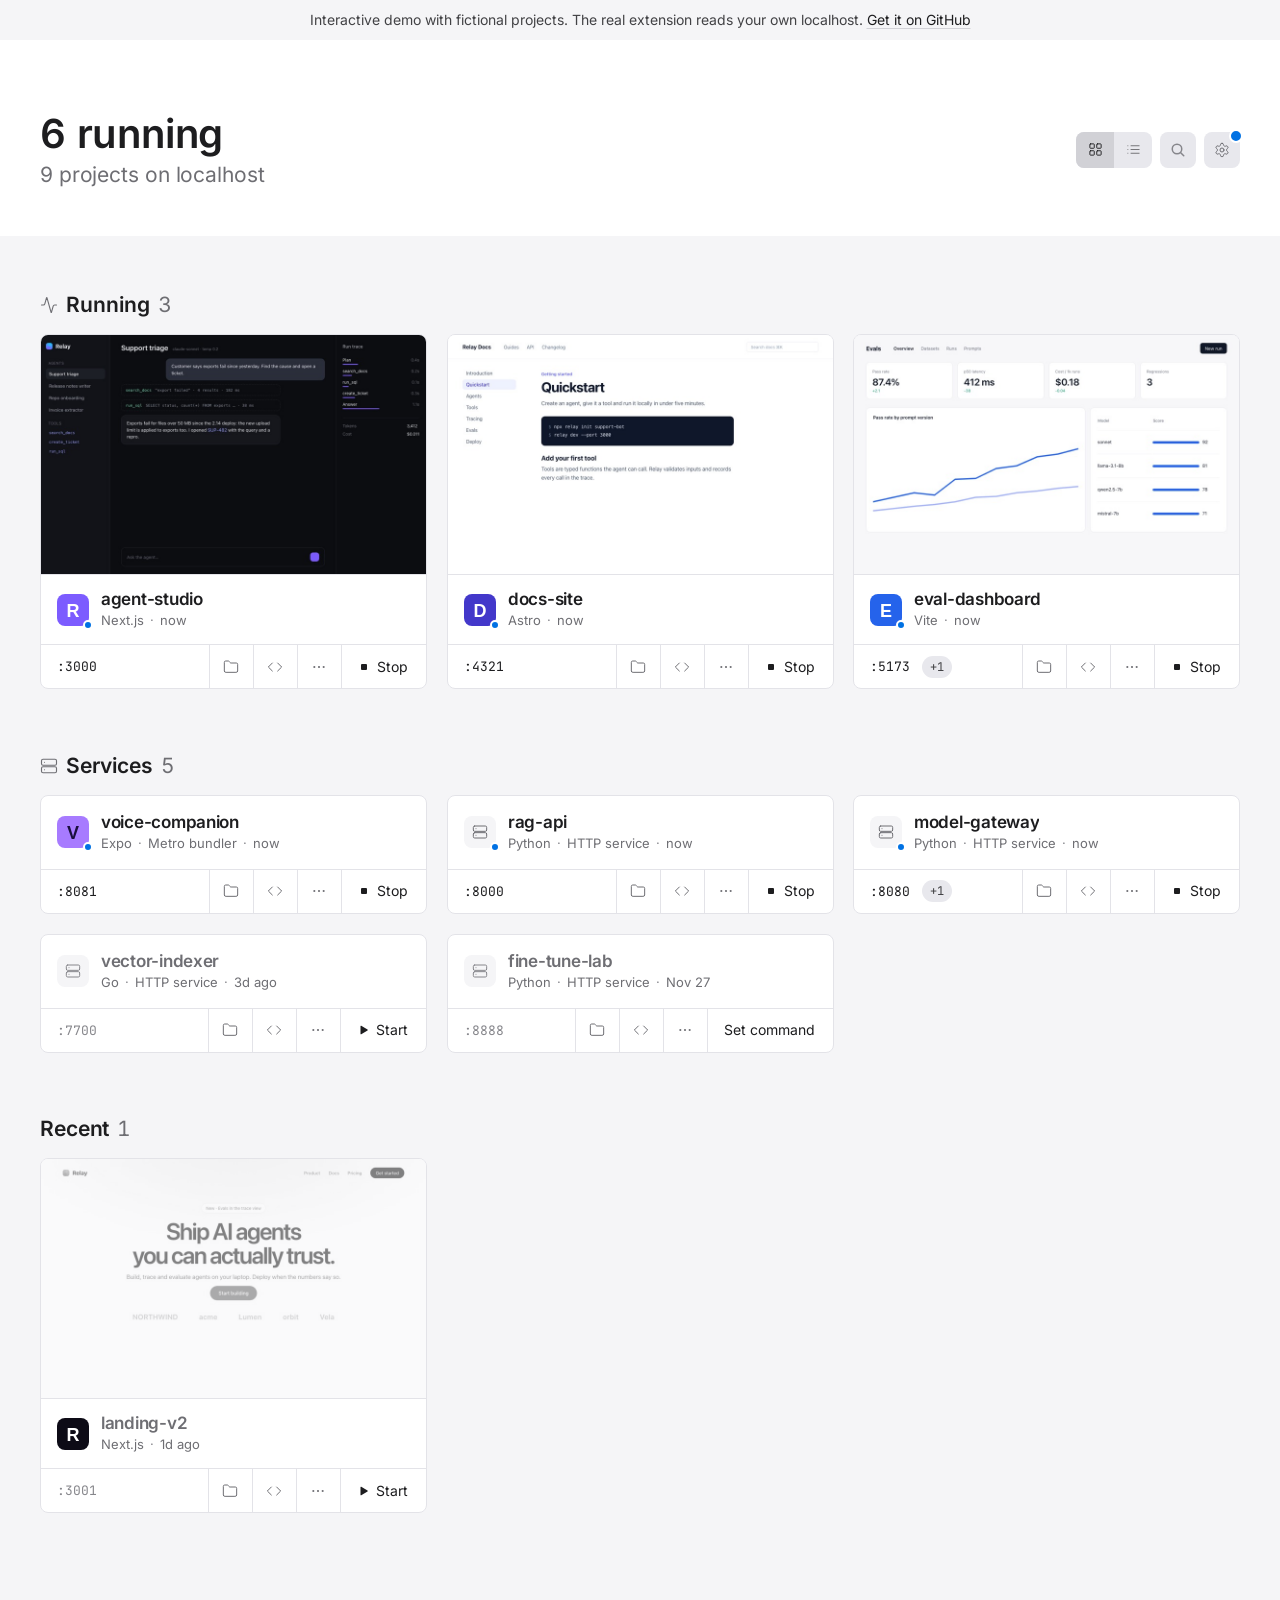
==== commit 864beef7: "Ship the helper inside the extension and let it update itself The helper now lives in extension/help" ====
--- a/demo/index.html
+++ b/demo/index.html
@@ -51,6 +51,11 @@
 
     <div class="board">
       <div class="board-inner">
+      <section class="notice" id="helper-notice" hidden>
+        <div class="notice-text"><b>Update the helper once.</b> After this, helper updates install themselves with the extension.</div>
+        <code class="notice-command" id="helper-command"></code>
+        <button class="chip-btn" id="helper-copy">Copy command</button>
+      </section>
 
     <section class="section" id="section-pinned" hidden>
       <h2 class="section-label"><svg class="icon" viewBox="0 0 24 24" aria-hidden="true"><path d="M12 17v5"/><path d="M9 10.76a2 2 0 0 1-1.11 1.79l-1.78.9A2 2 0 0 0 5 15.24V16a1 1 0 0 0 1 1h12a1 1 0 0 0 1-1v-.76a2 2 0 0 0-1.11-1.79l-1.78-.9A2 2 0 0 1 15 10.76V7a1 1 0 0 1 1-1 2 2 0 0 0 0-4H8a2 2 0 0 0 0 4 1 1 0 0 1 1 1z"/></svg>Pinned <span class="section-count" id="count-pinned"></span></h2>
@@ -115,6 +120,7 @@
       <label class="switch-row"><span>Services</span><input type="checkbox" role="switch" data-section="services"></label>
       <label class="switch-row"><span>Recent</span><input type="checkbox" role="switch" data-section="recent"></label>
     </div>
+    <div class="settings-foot"><span id="helper-status"></span><button class="settings-foot-btn" id="copy-diag">Copy diagnostics</button></div>
   </div>
   <div class="menu" id="menu" role="menu" hidden></div>
   <div class="toast" id="toast" role="status" aria-live="polite"></div>
--- a/demo/newtab.css
+++ b/demo/newtab.css
@@ -1011,6 +1011,30 @@
   background: var(--row-hover);
 }
 
+.settings-foot {
+  display: flex;
+  align-items: center;
+  justify-content: space-between;
+  gap: 12px;
+  padding: 12px 16px;
+  border-top: 1px solid var(--hairline);
+  font-size: 0.8125rem;
+  color: var(--smoke);
+}
+
+.settings-foot-btn {
+  padding: 0;
+  border: 0;
+  background: none;
+  font-size: 0.8125rem;
+  color: var(--graphite);
+  cursor: pointer;
+}
+
+.settings-foot-btn:hover {
+  color: var(--ink);
+}
+
 @media (prefers-reduced-transparency: reduce) {
   .settings {
     background: var(--surface);
@@ -1705,6 +1729,36 @@
 .setup-text {
   margin: 0;
   color: var(--graphite);
+}
+
+.notice {
+  display: grid;
+  grid-template-columns: 1fr auto;
+  gap: 12px 16px;
+  align-items: center;
+  margin-bottom: 40px;
+  padding: 16px 20px;
+  border: 1px solid var(--hairline);
+  border-radius: var(--radius);
+  background: var(--surface);
+}
+
+.notice-text {
+  font-size: 0.9375rem;
+  color: var(--graphite);
+}
+
+.notice-text b {
+  color: var(--ink);
+  font-weight: 600;
+}
+
+.notice-command {
+  grid-column: 1 / -1;
+  grid-row: 2;
+  font: 400 0.8125rem/1.6 var(--mono);
+  color: var(--iron);
+  word-break: break-all;
 }
 
 .setup-command {
@@ -2158,3 +2212,7 @@
   animation: none !important;
   transition: none !important;
 }
+
+.shot-no-sites #most-visited {
+  display: none !important;
+}
